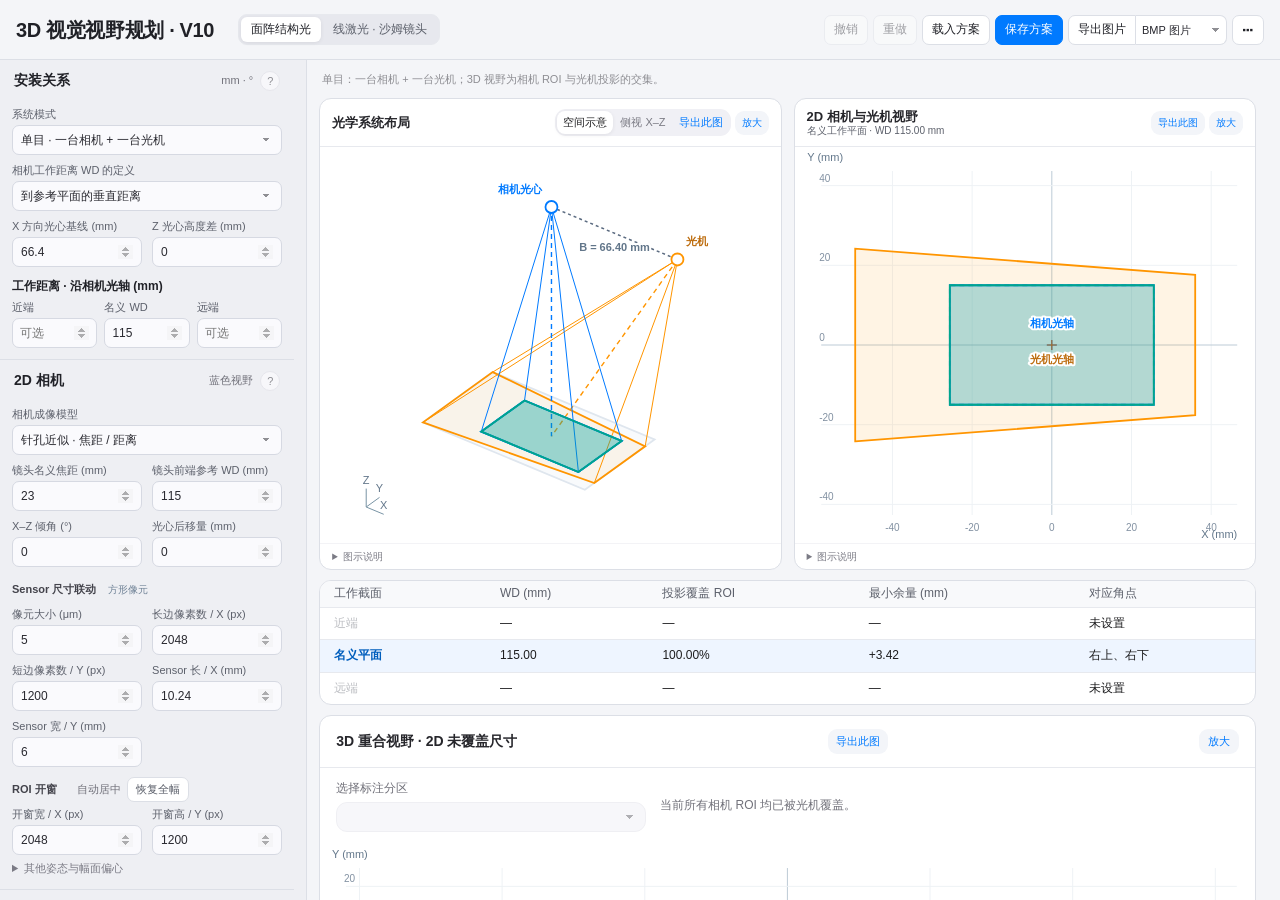
==== V10/代码包/网页源码/index.html @ 1c92f25b "Compare working planes and align V10.2 sizing and optical exports" ====
<!doctype html>
<html lang="zh-CN"><head><meta charset="utf-8"><meta name="viewport" content="width=device-width,initial-scale=1"><title>3D 视觉 · 光机与相机视野规划</title><style>
:root{font-family:Inter,"Segoe UI","Microsoft YaHei",sans-serif;color:#233149;background:#f1f4f8;font-size:14px;--c:#2475cf;--p:#e18a23;--o:#118675}*{box-sizing:border-box}body{margin:0}header{padding:24px 30px 20px;background:#142c43;color:white;display:flex;align-items:center;justify-content:space-between;gap:16px}h1{font-size:24px;font-weight:650;margin:0 0 8px}header p{margin:0;color:#b8c9d9;font-size:13px}.brand{color:#85dbc7;font-size:11px;letter-spacing:2px;margin-bottom:8px}.actions{display:flex;gap:8px;flex-wrap:wrap}button,.filelabel{cursor:pointer;border:1px solid #ced9e3;border-radius:7px;padding:8px 12px;background:white;color:#21374b;font:inherit;font-size:12px}button:hover,.filelabel:hover{background:#eaf2f8}button.primary{background:#137e70;color:white;border-color:#137e70}button:disabled{opacity:.45;cursor:default}main{display:grid;grid-template-columns:340px minmax(0,1fr);max-width:1800px;margin:auto;gap:18px;padding:20px}aside{display:flex;flex-direction:column;gap:12px}.panel{background:white;border:1px solid #dbe3ec;border-radius:10px;overflow:hidden}.phead{padding:14px 16px;border-bottom:1px solid #e9edf2;display:flex;align-items:center;justify-content:space-between;gap:8px}h2{font-size:15px;margin:0;font-weight:650}.body{padding:14px 16px}.small{font-size:12px;color:#65768b;line-height:1.65}.fields{display:grid;grid-template-columns:1fr 1fr;gap:12px}label{display:block;font-size:12px;color:#586a80}input,select{display:block;width:100%;min-width:0;margin-top:5px;border:1px solid #ccd7e1;border-radius:5px;padding:7px 9px;background:#fff;color:#1d3046;font:inherit;font-size:14px}input:focus,select:focus{outline:2px solid #79c6b8;outline-offset:1px}.wide{grid-column:1/-1}details{margin-top:12px}summary{cursor:pointer;color:#566c83;font-size:12px;padding:4px 0}details .fields{margin-top:10px}.device-title{border-left:3px solid var(--c);padding-left:8px}.projector-title{border-color:var(--p)}.content{min-width:0;display:flex;flex-direction:column;gap:16px}.plots{display:grid;grid-template-columns:1fr 1fr;gap:14px}.plot{width:100%;height:370px;display:block;touch-action:pan-y}.caption{padding:0 16px 12px;font-size:11px;line-height:1.65;color:#64768b}.legend{display:flex;gap:14px;flex-wrap:wrap;align-items:center;font-size:12px;color:#526b81}.legend span:before{content:'';display:inline-block;width:10px;height:10px;border-radius:2px;background:var(--c);margin-right:5px}.legend .proj:before{background:var(--p)}.legend .over:before{background:var(--o)}.legend .full:before{background:transparent;border:1px dashed var(--c)}.tabs{display:flex;gap:4px}.tabs button{padding:5px 8px;font-size:11px}.tabs button.active{background:#e0f3ef;border-color:#75b9ad;color:#126b5f}.plane-controls{display:grid;grid-template-columns:auto 140px minmax(0,1fr);align-items:center;gap:16px;padding:14px 16px}.plane-controls input{margin:0}.status{font-size:12px;color:#16786a;background:#eaf5f1;padding:11px 15px;border:1px solid #c7e5dc;border-radius:7px;line-height:1.7}.status.bad{color:#9b4325;background:#fff2e9;border-color:#efc6b5}.error{background:#fff0ee;border:1px solid #e6b2a7;border-radius:8px;padding:13px 16px;color:#9f3628}#error[hidden]{display:none}.table-wrap{overflow:auto}table{border-collapse:collapse;width:100%;font-size:12px;text-align:right}th,td{padding:11px 14px;border-bottom:1px solid #e9edf2;white-space:nowrap}th{font-weight:500;color:#65778c;background:#fafbfd}th:first-child,td:first-child{text-align:left}.details-grid{display:grid;grid-template-columns:1fr 1fr;gap:16px}.note{line-height:1.85;color:#586c81;font-size:12px}.note p{margin:8px 0}.note a{color:#2475cf}.bottom{padding:0 30px 24px;text-align:center;color:#789;font-size:11px}#toast{font-size:12px;color:#c7eee4}svg text{font-family:Inter,"Microsoft YaHei",sans-serif;font-size:11px;fill:#62768a}svg .tick{fill:#8291a2;font-size:10px}svg .annot{font-size:11px;font-weight:600;paint-order:stroke;stroke:white;stroke-width:4px;stroke-linejoin:round}svg .axis{stroke:#bfccd8;stroke-width:1}button:focus-visible,summary:focus-visible{outline:2px solid #167f70;outline-offset:2px}@media(min-width:1400px){.plot{height:420px}}@media(max-width:1100px){main{grid-template-columns:300px minmax(0,1fr)}.plots,.details-grid{grid-template-columns:1fr}}@media(max-width:760px){header{padding:20px;display:block}.actions{margin-top:16px}main{grid-template-columns:1fr;padding:12px}aside{order:1}.content{order:0}.plots{grid-template-columns:1fr}.plane-controls{grid-template-columns:auto 100px}.plane-controls>.small{grid-column:1/-1}.plot{height:340px}}@media print{#printParams{display:block!important;padding:14px;font-size:11px;line-height:1.8}header{background:white;color:#142c43}header p{color:#65768b}aside,.actions,.tabs{display:none}main{display:block;padding:0}.content{gap:10px}.plots{grid-template-columns:1fr 1fr}.plot{height:300px}.panel{break-inside:avoid}.bottom{display:none}}
#singleMag{margin-top:12px}[hidden]{display:none!important}#modelInfo{font-size:12px;line-height:1.7} 
.sensor-editor{padding:13px 12px;background:#f5f9fc;border:1px solid #dce7f0;border-radius:8px}.editor-heading{display:flex;align-items:center;justify-content:space-between;gap:8px;margin-bottom:11px;font-size:12px}.editor-heading>span{font-size:11px;color:#6f8296}.editor-heading button{font-size:11px;padding:5px 7px}.editor-hint{font-size:11px;color:#6b7e91;line-height:1.7;margin:9px 0 0}#sensorInfo{margin:9px 0 0;color:#26796d}#sensorInfo.sensor-warning{color:#a46322}
.roi-editor{margin-top:12px;padding:13px 12px;background:#fff;border:1px solid #dce7f0;border-radius:8px}.roi-editor .fields{margin-top:9px}.roi-editor button{font-size:11px;padding:5px 7px}.roi-editor>button{margin-top:9px} 
main{display:block;max-width:1800px}
.parameter-grid{display:grid;grid-template-columns:minmax(0,1fr);gap:14px}
.parameter-grid>.panel{min-width:0}
.install-panel>.body>.fields{grid-template-columns:repeat(3,minmax(0,1fr))}
.install-panel .fields>.wide{grid-column:auto}
.camera-panel #cameraFields>.fields{grid-template-columns:repeat(6,minmax(0,1fr))}
.camera-panel #cameraFields>.fields>label:first-child{grid-column:span 2}
.camera-panel #cameraFields>.fields>#originOffsetField{grid-column:span 2}
.camera-panel .sensor-editor .fields{grid-template-columns:repeat(5,minmax(0,1fr))}
.camera-panel .sensor-editor .fields>label:first-child{grid-column:auto}
.camera-panel .roi-editor .fields{grid-template-columns:repeat(4,minmax(0,1fr))}
.projector-panel #projectorFields>.fields{grid-template-columns:repeat(6,minmax(0,1fr))}
.projector-panel #projectorFields>.fields>.wide{grid-column:span 2}
.content{margin-top:16px}
@media(max-width:1000px){.parameter-grid{grid-template-columns:1fr}.camera-panel{grid-column:auto;grid-row:auto}.camera-panel #cameraFields>.fields{grid-template-columns:repeat(4,minmax(0,1fr))}.camera-panel .sensor-editor .fields{grid-template-columns:repeat(3,minmax(0,1fr))}.projector-panel #projectorFields>.fields{grid-template-columns:repeat(3,minmax(0,1fr))}.plots,.details-grid{grid-template-columns:1fr}}
@media(max-width:760px){.install-panel>.body>.fields{grid-template-columns:1fr}.camera-panel #cameraFields>.fields,.camera-panel .sensor-editor .fields,.camera-panel .roi-editor .fields,.projector-panel #projectorFields>.fields{grid-template-columns:1fr 1fr}.camera-panel #cameraFields>.fields>label:first-child,.camera-panel #cameraFields>.fields>#originOffsetField,.camera-panel .sensor-editor .fields>label:first-child,.projector-panel #projectorFields>.fields>.wide{grid-column:1/-1}}
@media print{.parameter-grid{display:none}.content{margin-top:0}}.parameter-grid{gap:8px}
.parameter-grid .phead{padding:8px 12px}
.parameter-grid h2{font-size:14px}
.parameter-grid .body{padding:9px 12px}
.parameter-grid .fields{gap:7px 10px}
.parameter-grid label{font-size:11px}
.parameter-grid input,.parameter-grid select{height:31px;margin-top:3px;padding:4px 7px;font-size:13px}
.parameter-grid .small{font-size:11px;line-height:1.4}
.parameter-grid details{margin-top:4px}
.parameter-grid summary{padding:2px 0;font-size:11px}
.parameter-grid .param-help p{margin:4px 0;line-height:1.4}
.parameter-grid .sensor-editor,.parameter-grid .roi-editor{padding:0;margin:0;background:transparent;border:0;border-radius:0}
.camera-panel .sensor-editor{padding-top:2px}
.camera-panel .roi-editor{border-top:1px solid #e7edf3;padding-top:8px}
.parameter-grid .editor-heading{margin-bottom:5px;font-size:11px}
.parameter-grid .editor-heading>span{font-size:10px}
.editor-actions{display:flex;gap:6px}
.parameter-grid .editor-actions button{padding:3px 7px;font-size:11px}
.parameter-grid #sensorInfo{margin:4px 0 0;font-size:11px}
.parameter-grid #roiSensorInfo{display:none}
.parameter-grid .roi-editor .fields{margin-top:0}
.parameter-grid #singleMag{margin-top:6px}
.parameter-grid #baselineInfo{margin:5px 0 0}
.parameter-grid #originOffsetField .small{font-size:10px}
@media(max-width:760px){.parameter-grid .phead{padding:9px 11px}.parameter-grid .body{padding:10px 11px}.parameter-grid .editor-heading{flex-wrap:wrap}}/* Controls use content-sized widths instead of stretching across equal columns. */
.parameter-grid .fields{display:flex;flex-wrap:wrap;align-items:flex-start;gap:7px 10px}
.parameter-grid .fields>label{flex:0 0 120px;min-width:0;max-width:100%}
.parameter-grid .fields>label:has(select){flex-basis:210px}
.parameter-grid .fields>label:has([data-path="camera.wd"]),.parameter-grid .fields>label:has([data-path="camera.magWD"]){flex-basis:145px}
.parameter-grid .fields>label:has([data-path="projector.tr"]){flex-basis:140px}
.parameter-grid #originOffsetField{flex-basis:175px}
.parameter-grid .fields>label:has([data-path="camera.yaw"]),.parameter-grid .fields>label:has([data-path="camera.roll"]),.parameter-grid .fields>label:has([data-path="projector.yaw"]),.parameter-grid .fields>label:has([data-path="projector.roll"]){flex-basis:95px}
.parameter-grid .fields>.sensor-editor,.parameter-grid .fields>.roi-editor{flex:0 0 100%;min-width:0}
.parameter-grid #singleMag:not([hidden]){display:contents}
.parameter-grid .editor-heading{justify-content:flex-start;gap:12px}
.parameter-grid .editor-actions{margin-left:8px}
@media(max-width:760px){.parameter-grid .fields>label{flex-basis:calc(50% - 5px)}.parameter-grid .fields>label:has(select),.parameter-grid #originOffsetField{flex-basis:100%}.parameter-grid .fields>label:has([data-path="camera.wd"]),.parameter-grid .fields>label:has([data-path="camera.magWD"]),.parameter-grid .fields>label:has([data-path="projector.tr"]),.parameter-grid .fields>label:has([data-path="camera.yaw"]),.parameter-grid .fields>label:has([data-path="camera.roll"]),.parameter-grid .fields>label:has([data-path="projector.yaw"]),.parameter-grid .fields>label:has([data-path="projector.roll"]){flex-basis:calc(50% - 5px)}}.parameter-grid .fields>.sensor-roi-row{flex:0 0 100%;display:flex;flex-wrap:wrap;align-items:flex-start;gap:8px 24px;min-width:0}
.sensor-roi-row>.sensor-editor{flex:0 1 640px;min-width:0}
.sensor-roi-row>.roi-editor{flex:0 1 510px;min-width:0}
.camera-panel .sensor-roi-row>.roi-editor{border:0;padding-top:2px}
.sensor-roi-row .editor-heading{min-height:25px}
@media(max-width:760px){.sensor-roi-row>.sensor-editor,.sensor-roi-row>.roi-editor{flex-basis:100%}}/* Independent parameter and results panes. */
body{height:100dvh;display:flex;flex-direction:column;overflow:hidden}
header{flex:none;padding:16px 20px}
main{flex:1;min-height:0;width:100%;max-width:none;margin:0;display:grid;grid-template-columns:370px minmax(0,1fr);gap:14px;padding:14px;overflow:hidden}
.parameter-grid{display:flex;flex-direction:column;gap:8px;height:100%;min-height:0;overflow-y:auto;overscroll-behavior:contain;scrollbar-gutter:stable;padding-right:4px}
.parameter-grid>.panel{flex:none}
.content{height:100%;min-height:0;margin-top:0;overflow-y:auto;overscroll-behavior:contain;scrollbar-gutter:stable;padding-right:4px}
.content>*{flex-shrink:0}
.parameter-grid .fields>label:has(input[data-path]){flex-basis:calc(50% - 5px)}
.parameter-grid .fields>label:has(select){flex-basis:100%}
.parameter-grid #originOffsetField{flex-basis:100%}
.sensor-roi-row>.sensor-editor,.sensor-roi-row>.roi-editor{flex-basis:100%}
.parameter-grid .editor-actions{align-items:center}
.bottom{display:none}
@media(max-width:1100px){main{grid-template-columns:330px minmax(0,1fr)}}
@media(max-width:760px){body{height:auto;display:block;overflow:auto}header{padding:16px}main{display:flex;flex-direction:column;overflow:visible;padding:12px}.parameter-grid{height:auto;max-height:none;overflow:visible;overscroll-behavior:auto;scrollbar-gutter:auto;padding-right:0;order:1}.content{height:auto;overflow:visible;padding-right:0;order:0}}
@media print{body{display:block;height:auto;overflow:visible}main{display:block;overflow:visible}.parameter-grid{display:none}.content{height:auto;overflow:visible}}.output-summary{padding:10px 16px 12px}
.output-summary .rect-size{font-size:22px;font-weight:650;color:#253a50}
.measure-grid{display:grid;grid-template-columns:repeat(2,minmax(0,1fr));gap:8px 14px}
.measure-cell{min-width:0}
.measure-cell span{display:block;font-size:11px;color:#62768a}
.measure-cell strong{font-size:18px;letter-spacing:0;margin:3px 0 0;font-weight:650}
.measure-cell small{font-size:11px;font-weight:400}
.frame-note{font-size:11px;line-height:1.65;color:#62768a;margin-top:7px}
.output-summary .measure-grid{grid-template-columns:repeat(4,minmax(0,1fr))}
.plot-export{font-size:11px;padding:5px 8px}
@media(max-width:760px){.output-summary .measure-grid{grid-template-columns:repeat(2,minmax(0,1fr))}}.parameter-grid input[readonly]{background:#f1f5f9;color:#62768a}.combined-summaries{display:grid;grid-template-columns:1fr;gap:4px}
.combined-summaries h3{font-size:12px;font-weight:600;margin:0;padding:8px 16px 0}
.camera-summary-title{color:#2475cf}.projector-summary-title{color:#bd6c0d}
.overlap-panel{grid-column:1/-1}
.cutout-table{margin-top:12px;border:1px solid #e6e1da;border-radius:6px;overflow:auto}
.cutout-table th,.cutout-table td{padding:9px 12px}
.cutout-title{font-size:12px;margin:14px 0 5px;color:#985743;font-weight:600}
@media(min-width:1700px){.combined-summaries{grid-template-columns:1fr 1fr}.combined-summaries .measure-grid{grid-template-columns:repeat(2,minmax(0,1fr))}}
@media(max-width:760px){.cutout-table th,.cutout-table td{padding:8px}}.layout-panel{display:flex;flex-direction:column}
.layout-panel>.phead,.layout-panel>.caption{flex:none}
/* Keep viewBox aspect ratio from feeding back into the stretched grid row height. */
.layout-panel>#layout{flex:1;min-height:370px;height:0;contain:size;min-width:0}
@media(min-width:1400px){.layout-panel>#layout{min-height:420px}}
@media(max-width:1100px){.layout-panel>#layout{flex:none;height:370px;min-height:0}}
@media(max-width:760px){.layout-panel>#layout{height:340px}}
@media print{.layout-panel>#layout{flex:none;min-height:0;height:300px}}.combined-panel{display:flex;flex-direction:column}
.combined-panel>.phead,.combined-panel>.plot,.combined-panel>.combined-summaries{flex:none}
.combined-panel>.caption{margin-top:auto;flex:none}.region-measures{white-space:normal;min-width:190px;max-width:440px;line-height:1.7}.region-controls{display:flex;align-items:center;gap:14px;padding:12px 16px;flex-wrap:wrap}
.region-controls label{flex:0 1 310px;max-width:100%;min-width:0}
.region-controls select{font-size:12px}
.region-controls .small{flex:1 1 220px}
.cutout-table tr.selected-region{background:#fff5e8}
.cutout-table [data-select-region]{background:transparent;border:0;padding:3px 0;font-size:12px;text-align:left;color:#254c6a}
.region-edge-labels .annot{font-size:12px}.overlap-measures{grid-template-columns:repeat(3,minmax(0,1fr));margin:8px 0}
.output-summary .overlap-measures{grid-template-columns:repeat(3,minmax(0,1fr))}
[hidden]{display:none!important}.right-title{border-color:#af52de}.right-summary-title{color:#af52de}.legend .right-eye:before{background:#af52de}.parameter-grid #singleMag2:not([hidden]){display:contents}.parameter-grid #originOffsetField2{flex-basis:100%}.stereo-mode .combined-summaries .measure-grid{grid-template-columns:repeat(2,minmax(0,1fr))}@media(min-width:1700px){.stereo-mode .combined-summaries{grid-template-columns:repeat(3,minmax(0,1fr))}}@media(max-width:760px){.plane-controls{grid-template-columns:auto 110px}.stereo-mode .combined-summaries{grid-template-columns:1fr}}
@media(min-width:1101px) and (max-width:1699px){.stereo-mode .combined-summaries{grid-template-columns:repeat(2,minmax(0,1fr))}.stereo-mode .combined-summaries>div:last-child{grid-column:1/-1}}.pixel-controls{display:flex;align-items:center;gap:10px;flex-wrap:wrap}.pixel-controls select{width:200px;margin:0;font-size:12px;padding:5px 7px}.pixel-cards{display:grid;grid-template-columns:repeat(auto-fit,minmax(250px,1fr));gap:10px}.pixel-card{min-width:0;padding:8px 10px;background:#f8fbfd;border-radius:6px;border-left:3px solid var(--c)}.pixel-card.camera2{border-color:#af52de}.pixel-card.projector{border-color:var(--p)}.pixel-heading{display:flex;justify-content:space-between;gap:8px;font-size:12px;margin-bottom:7px}.pixel-heading span{font-size:11px;color:#64768b}.pixel-values{font-size:14px;font-weight:600;color:#253a50}.pixel-values span{margin-right:14px}.pixel-card table{font-size:11px}.pixel-card th,.pixel-card td{padding:5px 4px}.pixel-card th{background:transparent}.pixel-card td:first-child{white-space:normal}.pixel-card small{font-weight:400;font-size:10px;color:#64768b}.pixel-note{margin:9px 0 0;font-size:11px;color:#62768a;line-height:1.6}@media(max-width:760px){.pixel-cards{grid-template-columns:1fr}.pixel-panel .phead{align-items:flex-start;flex-wrap:wrap}.pixel-controls select{width:190px}}/* V10: lightweight iOS-inspired surfaces, with the original layout and SVG renderer. */
:root{font-family:-apple-system,BlinkMacSystemFont,"Segoe UI","Microsoft YaHei",sans-serif;color:#1d1d1f;background:#f5f5f7;--c:#007aff;--p:#ff9500;--o:#00a68a;-webkit-font-smoothing:antialiased;font-variant-numeric:tabular-nums}
body{background:radial-gradient(ellipse at 12% 0,#eaf2ff70,transparent 55%),#f5f5f7}
header{background:#ffffffd9;color:#1d1d1f;border-bottom:1px solid #e5e5ea;backdrop-filter:blur(18px);-webkit-backdrop-filter:blur(18px);padding:17px 22px;gap:20px}
h1{font-size:25px;letter-spacing:-.8px;font-weight:680;margin-bottom:5px}header p{color:#73737c;font-size:12px}.brand{color:#007aff;font-weight:650;font-size:10px;letter-spacing:2px;margin-bottom:7px}#toast{color:#6e6e73;margin-top:4px;font-size:11px}.actions{gap:7px}
button,.filelabel{border:1px solid transparent;border-radius:999px;background:#f0f1f5;color:#3a3a3c;padding:8px 13px;transition:background .15s,box-shadow .15s,transform .12s;font-size:12px}button:hover,.filelabel:hover{background:#e8ebf1;box-shadow:0 2px 6px #1d1d1f08}button:active,.filelabel:active{transform:scale(.98)}#save,button.primary{background:#007aff;color:#fff}#save:hover,button.primary:hover{background:#0068df}button:disabled{opacity:.4;transform:none;box-shadow:none}
main{gap:15px;padding:15px}.parameter-grid{gap:10px}.content{gap:14px}.panel{border:1px solid #e5e5ea;border-radius:21px;background:#fff;box-shadow:0 3px 14px #1d1d1f04}.parameter-grid .panel{border-radius:19px;box-shadow:0 2px 8px #1d1d1f03}.phead{border-bottom:1px solid #f0f0f4;padding:13px 16px}.parameter-grid .phead{padding:10px 13px}h2{font-size:14px;font-weight:650;color:#26262b}.parameter-grid h2{font-size:13px}.parameter-grid .body{padding:10px 13px 12px}.device-title{border-radius:2px}.small,label,.caption,.frame-note,.note{color:#71717a}
input,select{border:1px solid #e9e9ef;border-radius:11px;background:#f5f5f9;color:#292930;box-shadow:none;transition:border-color .15s,box-shadow .15s,background .15s}input:focus,select:focus{outline:0;background:#fff;border-color:#007aff;box-shadow:0 0 0 3px #007aff16}.parameter-grid input,.parameter-grid select{height:32px;padding:5px 8px;font-size:12px}.parameter-grid select{padding-right:24px}select{appearance:none;background-image:linear-gradient(45deg,transparent 50%,#8e8e93 50%),linear-gradient(135deg,#8e8e93 50%,transparent 50%);background-position:calc(100% - 15px) 50%,calc(100% - 11px) 50%;background-size:4px 4px;background-repeat:no-repeat;padding-right:26px}.parameter-grid input[readonly]{background:#ededf3;color:#8e8e93}input::-webkit-inner-spin-button{opacity:.45}details{border-radius:10px}summary{color:#7b7b85}.parameter-grid .editor-actions button{border-radius:9px;padding:4px 8px;background:#edf4ff;color:#007aff}.parameter-grid .editor-heading{color:#43434b}.measure-cell span,.frame-note{color:#7b7b86}.measure-cell strong{color:#292930}.plane-controls{padding:13px 16px}.plane-controls input{border-radius:11px}.status{border-radius:15px;background:#eaf8f3;border:1px solid #d6eee4;color:#298368;font-size:11px}.status.bad{background:#fff4e8;border-color:#f5dfc4;color:#ad6226}.error{border-radius:15px}.legend{gap:13px;font-size:11px;color:#7b7b85;padding:0 3px}.legend span:before{border-radius:3px}
.tabs{background:#f0f0f5;border-radius:11px;padding:3px;gap:2px}.tabs button{border:0;border-radius:8px;background:transparent;padding:5px 8px;font-size:11px;color:#7b7b84}.tabs button.active{background:#fff;color:#1d1d1f;box-shadow:0 1px 4px #00000012}.plot-export{background:#f3f5f9;color:#007aff;border-radius:9px;border:0;font-size:11px}.tabs .plot-export{color:#007aff}.output-summary{padding:10px 16px 13px}.output-summary .rect-size{letter-spacing:-.5px}.region-controls select{border-radius:11px}.cutout-table{border-radius:13px;border-color:#ededf2}.cutout-table th{background:#f8f8fb}.cutout-table td,.cutout-table th{border-color:#f0f0f4}tr.selected-region{background:#fff8ed}.pixel-controls select{border-radius:10px;padding:6px 26px 6px 10px;width:195px}.pixel-card{border-radius:14px;background:#f7faff;border:1px solid #e9eff8;padding:9px 11px}.pixel-card.camera2{background:#fbf8ff;border-color:#eee8f7}.pixel-card.projector{background:#fffaf3;border-color:#f7eddc}.pixel-card table th{color:#8e8e98}.pixel-card table td{color:#454550;border-color:#eceef4}.pixel-note{color:#8a8a94}.pixel-heading strong{font-weight:650}.pixel-heading span{color:#92929d}.pixel-values{color:#292930}.parameter-grid::-webkit-scrollbar,.content::-webkit-scrollbar{width:8px}.parameter-grid::-webkit-scrollbar-thumb,.content::-webkit-scrollbar-thumb{background:#c9cbd3;border:2px solid #f5f5f7;border-radius:8px}.parameter-grid::-webkit-scrollbar-track,.content::-webkit-scrollbar-track{background:transparent}button:focus-visible,.filelabel:focus-within,summary:focus-visible{outline:2px solid #007aff;outline-offset:3px}
@media(max-width:1100px){h1{font-size:23px}.actions button,.actions .filelabel{padding:7px 11px}header{gap:14px}}@media(max-width:760px){header{padding:17px 16px}h1{font-size:23px}main{padding:12px}.panel{border-radius:18px}.actions{gap:6px}.actions button,.actions .filelabel{font-size:11px;padding:8px 11px}.pixel-controls{gap:8px}.pixel-controls select{width:190px}}
@media(prefers-reduced-motion:reduce){button,.filelabel,input,select{transition:none}button:active,.filelabel:active{transform:none}}@media print{header{background:#fff;color:#1d1d1f;backdrop-filter:none}.panel{box-shadow:none;border-radius:12px}body{background:#fff}.pixel-card{break-inside:avoid}}
.parameter-grid #originOffsetField,.parameter-grid #originOffsetField2{flex-basis:calc(50% - 5px)}.parameter-grid #originOffsetField .small,.parameter-grid #originOffsetField2 .small{font-size:10px}.actions #imageFormat{width:110px;height:32px;margin:0;border:0;border-radius:999px;padding:6px 24px 6px 12px;background-color:#f0f1f5;font-size:12px}/* V10 tools retain the existing rendering and iOS surfaces. */
.v10-history{display:flex;gap:5px;align-items:center}.v10-history button{padding:7px 10px}.plot-zoom{padding:5px 9px;font-size:11px;color:#007aff;background:#f3f5f9;border:0;border-radius:9px;flex:none}.plots .phead{flex-wrap:wrap}.plots .phead h2{flex:1}.plot-zoom[hidden]{display:none}
#plotDialog{width:calc(100vw - 32px);height:calc(100dvh - 32px);max-width:none;max-height:none;margin:auto;padding:0;border:1px solid #e5e5ea;border-radius:20px;background:#f5f5f7;color:#292930;overflow:hidden}#plotDialog[open]{display:flex;flex-direction:column}#plotDialog::backdrop{background:#1c243d66;backdrop-filter:blur(4px)}.plot-dialog-head{display:flex;align-items:center;justify-content:space-between;gap:12px;padding:12px 18px;flex:none}#plotDialogBody{overflow:auto;flex:1;min-height:0;padding:0 12px 12px}#plotDialogBody>.panel{min-height:100%;width:100%}.expanded-plot .plot{height:clamp(320px,62dvh,1000px);flex:none;min-height:0}.expanded-plot.layout-panel>#layout{flex:1;min-height:clamp(320px,65dvh,1200px);height:0}.expanded-plot .combined-summaries{grid-template-columns:repeat(auto-fit,minmax(260px,1fr))}.expanded-plot .combined-summaries>div:last-child{grid-column:auto}.expanded-plot .phead{flex-wrap:wrap;justify-content:flex-end}.expanded-plot>.phead>h2{display:none}@media(max-width:1100px){.v10-history{flex-wrap:wrap}#plotDialog .output-summary .measure-grid{grid-template-columns:repeat(2,minmax(0,1fr))}}@media print{.v10-history,.plot-zoom{display:none}#plotDialog[open]{position:static;width:100%;height:auto;border:0}.plot-dialog-head{display:none}}.clearance-block{margin-top:10px;padding:10px 11px;background:#f4faf7;border:1px solid #e0eee6;border-radius:12px}.clearance-heading{display:flex;flex-wrap:wrap;justify-content:space-between;gap:6px;font-size:11px;color:#298368}.clearance-heading small{font-size:10px;font-weight:400}.clearance-heading>span{font-weight:650}.clearance-grid{display:grid;grid-template-columns:repeat(2,minmax(0,1fr));gap:7px 14px;margin-top:8px}.clearance-grid>div{display:flex;flex-wrap:wrap;justify-content:space-between;gap:4px;align-items:baseline}.clearance-grid span{font-size:11px;color:#71717a}.clearance-grid strong{font-size:15px;font-weight:650;color:#292930}.clearance-note{font-size:10px;color:#81818b;line-height:1.6;margin-top:7px}.clearance-compact{margin-top:8px;font-size:11px;color:#298368;line-height:1.6}.clearance-compact.overflow{color:#a26832}
/* Margin values share the white summary surface; hidden values retain their space. */
.combined-panel>.combined-summaries,.stereo-mode .combined-panel>.combined-summaries{grid-template-columns:repeat(auto-fit,minmax(min(100%,440px),1fr))}.combined-panel>.combined-summaries>div:last-child,.stereo-mode .combined-panel>.combined-summaries>div:last-child{grid-column:auto}.camera-summary-row{display:grid;grid-template-columns:minmax(0,1fr) 176px;gap:24px;align-items:start}.camera-main-info{min-width:0}.camera-main-info .measure-grid{grid-template-columns:repeat(2,minmax(0,1fr))}.clearance-slot{min-width:0;min-height:126px}.clearance-slot .clearance-block{margin:0;padding:0;background:transparent;border:0;border-radius:0}.clearance-slot .clearance-heading{display:flex;align-items:baseline;justify-content:flex-start;gap:6px;font-size:11px;font-weight:500;line-height:16px;color:#71717a}.clearance-slot .clearance-heading small{font-size:10px;font-weight:400;color:#8e8e93}.clearance-slot .clearance-grid{gap:9px 20px;margin-top:10px}.clearance-slot .clearance-grid>div{display:block;min-width:0}.clearance-slot .clearance-grid span{display:block;font-size:11px;line-height:15px;color:#8e8e93}.clearance-slot .clearance-grid strong{display:block;margin-top:2px;font-size:16px;line-height:20px;letter-spacing:-.2px;font-weight:600;color:#3a3a3c;font-variant-numeric:tabular-nums}.clearance-min{display:flex;align-items:baseline;gap:12px;margin-top:12px;font-size:11px;line-height:16px}.clearance-min span{color:#8e8e93}.clearance-min strong{font-size:12px;font-weight:600;color:#298368;font-variant-numeric:tabular-nums}.clearance-slot .clearance-compact{margin:0;padding:0;border:0;background:transparent;color:#a26832;font-size:12px;line-height:1.7}.clearance-slot .clearance-compact span{display:block;margin-top:5px;font-size:11px;color:#8e8e93}

/* Two complete columns share the same header, body and bottom boundaries. */
.camera-summary-row{padding:8px 16px 13px;align-items:stretch}.camera-column{display:grid;grid-template-rows:16px minmax(112px,1fr);row-gap:10px;min-width:0}.camera-summary-row .camera-column>h3{padding:0;margin:0;font-size:12px;font-weight:600;line-height:16px;min-height:16px}.camera-summary-row .clearance-title{color:#71717a}.clearance-title small{font-size:10px;font-weight:400;color:#8e8e93}.camera-summary-row .camera-column>.output-summary{padding:0}.camera-main-info{display:flex;flex-direction:column;min-height:112px}.camera-main-info>.rect-size{line-height:28px}.camera-main-info>.frame-note:last-child{margin-top:auto;padding-top:8px}.clearance-slot{min-height:112px}.clearance-slot .clearance-block{height:100%;display:flex;flex-direction:column}.clearance-slot .clearance-grid{margin-top:0;flex:none}.clearance-min{margin-top:auto;padding-top:8px;line-height:18.15px;flex:none}.clearance-min strong{font-size:11px;line-height:18.15px}.clearance-min span{line-height:18.15px}
.clearance-slot .clearance-outside>span,.clearance-slot .clearance-outside>strong{color:#b66a27}.clearance-slot .clearance-grid>div>span{white-space:nowrap}.product-selector{display:flex;width:max-content;max-width:100%;gap:3px;padding:3px;margin-top:12px;background:#eeeef3;border-radius:12px}.product-selector button{font-size:12px;padding:6px 12px;border:0;border-radius:9px;background:transparent;color:#7b7b85}.product-selector button:focus{outline:none}.product-selector[data-keyboard-focus="true"] button:focus-visible{outline:2px solid #007aff;outline-offset:-3px}.product-selector button[aria-pressed="true"]{background:#fff;color:#1d1d1f;box-shadow:0 1px 4px #00000012}.line-mode header .structured-actions{display:none!important}.line-actions{gap:6px;align-items:center}.line-actions select{width:110px;height:32px;margin:0;border:0;border-radius:999px;background-color:#f0f1f5;font-size:12px}.line-parameters .fields>label{flex:0 0 calc(50% - 5px)}.line-parameters .phead h2{font-size:13px}.line-parameters .phead .small{font-size:10px}.line-link-note{margin:8px 0 0;line-height:1.6!important}.laser-plots{display:grid;grid-template-columns:minmax(0,1fr) minmax(0,1fr);gap:14px}.laser-panel{display:grid;grid-template-rows:auto 420px minmax(164px,1fr);min-width:0}.laser-panel .phead{min-height:50px;flex-wrap:wrap;padding:11px 14px}.laser-panel h2{font-size:14px}.line-plot-actions{display:flex;gap:5px}.line-plot-actions button{border:0;background:#f3f5f9;color:#007aff;border-radius:9px;font-size:11px;padding:5px 8px}.line-plot{display:block;width:100%;height:420px;contain:size;min-width:0;touch-action:pan-y}.laser-info{padding:11px 16px 13px;min-width:0;display:flex;flex-direction:column;justify-content:space-between;gap:9px}.line-dimension-grid{display:grid;grid-template-columns:repeat(3,minmax(0,1fr));gap:15px 10px}.line-install-grid{display:grid;grid-template-columns:repeat(2,minmax(0,1fr));gap:15px 14px}.laser-info span{display:block;font-size:11px;color:#8e8e93}.laser-info strong{display:block;font-size:19px;line-height:1.4;font-weight:650;color:#292930;font-variant-numeric:tabular-nums}.laser-info strong small{font-size:10px;font-weight:400}.laser-info p{margin:0;font-size:10px;line-height:1.7}.line-sum-note{display:flex;align-items:center;font-size:10px;line-height:1.6;color:#8e8e93}.line-model-note{font-size:11px;margin:0 3px;line-height:1.75}.line-dialog{width:calc(100vw - 32px);height:calc(100dvh - 32px);max-width:none;max-height:none;margin:auto;padding:0;border:1px solid #e5e5ea;border-radius:20px;background:#f5f5f7;color:#292930;overflow:hidden}.line-dialog[open]{display:flex;flex-direction:column}.line-dialog::backdrop{background:#1c243d66;backdrop-filter:blur(4px)}#lineDialogBody{overflow:auto;flex:1;min-height:0;padding:0 12px 12px}.line-expanded{width:100%;min-height:100%;grid-template-rows:auto minmax(420px,1fr) auto}.line-expanded .line-plot{height:100%;min-height:420px}.line-expanded .phead h2{display:none}.line-expanded .phead{justify-content:flex-end}.line-expanded .laser-info{min-height:145px}@media(max-width:1100px){.laser-plots{grid-template-columns:1fr}.laser-panel{grid-template-rows:auto 380px auto}.line-plot{height:380px}.laser-info{min-height:160px}}@media(max-width:760px){.product-selector{flex-wrap:wrap}.line-dimension-grid{grid-template-columns:repeat(2,minmax(0,1fr))}.laser-panel{grid-template-rows:auto 360px auto}.line-plot{height:360px}.line-dialog .line-plot{min-height:360px}.line-parameters{max-height:none}}@media print{.product-selector,.line-actions,.line-plot-actions{display:none!important}.line-mode #structuredMain{display:none}.line-mode #lineMain{display:block}.line-mode .line-parameters{display:none}.line-mode .line-content{display:block}.laser-plots{grid-template-columns:1fr 1fr}.laser-panel{break-inside:avoid;grid-template-rows:auto 320px auto}.line-plot{height:320px}}.line-parameters .fields>label.wide{flex-basis:100%}.line-parameters select{width:100%}.line-sampling-panel .phead{padding:11px 16px}.line-sampling-panel h2{font-size:14px}.line-sampling{display:grid;grid-template-columns:repeat(3,minmax(0,1fr));gap:18px;padding:12px 16px 10px}.line-sample{min-width:0}.line-sample h3{font-size:12px;font-weight:600;color:#292930;margin:0 0 8px}.line-sample>div{display:flex;align-items:baseline;gap:10px;flex-wrap:wrap;line-height:1.75}.line-sample span{font-size:11px;color:#8e8e93}.line-sample strong{font-size:14px;font-weight:600;color:#3a3a3c;font-variant-numeric:tabular-nums}.line-sampling-panel .caption{font-size:10px}@media(max-width:900px){.line-sampling{gap:10px}.line-sample>div{gap:6px}.line-sample strong{font-size:13px}}@media(max-width:760px){.line-sampling{grid-template-columns:1fr;gap:14px}.line-sample>div{display:inline-flex;margin-right:18px}}</style><link rel="stylesheet" href="workbench-theme.css"></head><body>
<header><div><div class="brand">OPTICAL WORKBENCH / 10</div><h1>3D 视觉视野规划 · v10</h1><p>光机投影 × 相机拍摄 → 工作平面上的共同视野</p></div><div><div class="actions"><button id="reset">恢复示例</button><button id="save">保存方案</button><label class="filelabel">载入方案<input id="load" type="file" accept=".json" hidden style="display:none"></label><button id="csv">导出结果 CSV</button><select id="imageFormat" aria-label="导出图片格式" title="单幅和整套图均使用此格式"><option value="bmp">BMP 图片</option><option value="svg">SVG 矢量图</option></select><button id="svgExport">导出图片</button><button id="print">打印 / PDF</button></div><div id="toast" aria-live="polite"></div></div></header>
<main id="structuredMain"><div class="parameter-grid">
<section class="panel install-panel"><div class="phead"><h2>安装关系</h2><span class="small">mm · °</span></div><div class="body"><div class="fields">
<label class="wide">系统模式<select id="sceneMode"><option value="mono">单目 · 一台相机 + 一台光机</option><option value="stereo">双目 · 左相机 + 中置光机 + 右相机</option></select></label><label class="wide">相机工作距离 WD 的定义<select data-path="wdMode"><option value="normal">到参考平面的垂直距离</option><option value="axis">沿光轴到参考平面的距离</option></select></label>

<label id="monoBaselineField">X 方向光心基线 (mm)<input data-path="baseline" type="number" step="0.1"></label><label id="monoZField">Z 光心高度差 (mm)<input data-path="mountZ" type="number" step="0.1"></label>
<label class="stereo-only" hidden>左相机距光机 X 间距 (mm)<input data-path="stereoMount.leftGap" type="number" min="0" step="0.1"></label><label class="stereo-only" hidden>右相机距光机 X 间距 (mm)<input data-path="stereoMount.rightGap" type="number" min="0" step="0.1"></label><label class="stereo-only" hidden>左相机相对光机 Z (mm)<input data-path="stereoMount.leftZ" type="number" step="0.1"></label><label class="stereo-only" hidden>右相机相对光机 Z (mm)<input data-path="stereoMount.rightZ" type="number" step="0.1"></label>
<fieldset class="depth-distance-fields">
<legend>工作距离 · 沿相机光轴 (mm)</legend>
<div class="depth-distance-grid">
<label>近端<input id="nearWD" type="number" min="0.000001" step="any" placeholder="可选" aria-describedby="depthError"></label>
<label id="workingDistanceField">名义 WD<input id="otherWD" type="number" min="0.000001" step="any" aria-describedby="depthError"></label>
<label>远端<input id="farWD" type="number" min="0.000001" step="any" placeholder="可选" aria-describedby="depthError"></label>
</div>
<p class="depth-input-error" id="depthError" role="status" hidden></p>
</fieldset>
</div><details class="param-help"><summary>距离与角度说明</summary><p class="small" id="baselineInfo"></p><p class="small">X 基线为光机相对相机的水平距离；Z 高度差默认 0，正值表示光机高于相机。Y 固定为 0。光机工作距离由相机距离与 Z 高度差联动计算。相机 WD 从镜头前端计量；光机 WD 从等效投影光心计量。参考平面 Z=0。双目时光机 X=0，左相机在负 X、右相机在正 X；两侧 Z 正值表示相机高于光机。两种模式独立记忆参数。正倾角朝 +X，负倾角朝 −X。名义工作平面为 Z=0，其 WD 与相机参考 WD 联动。近端、名义和远端 WD 均从镜头前端沿光轴计量，双目时以左相机为准。近端与远端可选，光机距离随所选平面联动。</p><p class="small" id="distanceHint"></p><div class="caption" id="workingInfo"></div></details></div></section>
<section class="panel camera-panel"><div class="phead"><h2 class="device-title" id="cameraTitle">2D 相机</h2><span class="small">蓝色视野</span></div><div class="body" id="cameraFields"></div></section>
<section class="panel camera-panel stereo-only" id="rightCameraPanel" hidden><div class="phead"><h2 class="device-title right-title">右相机</h2><button id="copyLeftCamera" type="button">复制左相机 · 倾角镜像</button></div><div class="body" id="cameraFields2"></div><div class="caption">右相机参考距离按左相机参考距离、两侧高度差和右侧倾角联动。</div></section><section class="panel projector-panel"><div class="phead"><h2 class="device-title projector-title">光机 / 投影器</h2><span class="small">橙色视野</span></div><div class="body" id="projectorFields"></div></section>

</div><div class="content">
<div id="error" class="error" role="alert" hidden></div>
<div id="modelInfo" class="status"></div>
<section class="panel pixel-panel"><div class="phead"><h2>物方像素间距</h2><div class="pixel-controls"><label for="pixelMode">计算方式</label><select id="pixelMode" data-path="pixelMode"><option value="normal">正视矩形（默认）</option><option value="tilted">考虑倾斜影响</option></select><span class="small">mm / 像素</span></div></div><div class="body"><div id="pixelOutput" class="pixel-cards" aria-live="polite"></div><p id="pixelNote" class="pixel-note"></p></div></section>
<section class="panel dof-panel" aria-labelledby="cameraDofTitle"><div class="phead"><h2 id="cameraDofTitle">相机景深 · 三式对比</h2><span class="small">物方轴向 · mm</span></div><div class="body"><div id="cameraDofGroups"></div><p class="small dof-note">本区参数手动填写，仅供景深与衍射计算。物距沿光轴从物方主面量起。超焦距列保留原脚本的近似与远端判定，仅用于对照。有限共轭列按理想薄透镜估算。</p></div></section>
<div class="legend"><span class="full">相机完整 Sensor</span><span id="cameraLegend">相机 ROI</span><span class="right-eye stereo-only" hidden>右相机 ROI / 虚线全幅</span><span class="proj">光机投影</span><span class="over">共同视野</span></div>
<div class="plots">
<section class="panel output-panel layout-panel"><div class="phead"><h2>光学系统布局</h2><div class="tabs"><button id="view3d" class="active">空间示意</button><button id="viewSide">侧视 X–Z</button><button class="plot-export" data-export-plot="layout" data-title="光学系统布局">导出此图</button></div></div><svg id="layout" class="plot" role="img" aria-label="光机与相机布局示意图"></svg><div class="caption" id="layoutCaption"></div></section>
<section class="panel output-panel combined-panel"><div class="phead">
<div class="overview-plot-title"><h2>2D 相机与光机视野</h2><span class="depth-current" id="activeDepthLabel" aria-live="polite">名义工作平面 · WD 115.00 mm</span></div>
<button class="plot-export" data-export-plot="combinedFootprint" data-title="相机与光机叠加视野">导出此图</button></div><svg id="combinedFootprint" class="plot" role="img" aria-label="同一工作平面上的相机、光机及重合视野"></svg><div class="combined-summaries"><div><div class="camera-summary-row"><div class="camera-column camera-main-column"><h3 class="camera-summary-title" id="cameraOutputTitle">2D 相机视野</h3><div id="cameraOutput" class="output-summary camera-main-info"></div></div><div class="camera-column clearance-column" id="clearanceColumn" aria-hidden="true" style="visibility:hidden"><h3 class="clearance-title">投影余量 <small>mm</small></h3><div id="cameraClearance" class="clearance-slot"></div></div></div></div><div class="stereo-only" hidden><div class="camera-summary-row"><div class="camera-column camera-main-column"><h3 class="right-summary-title">右相机视野</h3><div id="cameraOutput2" class="output-summary camera-main-info"></div></div><div class="camera-column clearance-column" id="clearanceColumn2" aria-hidden="true" style="visibility:hidden"><h3 class="clearance-title">投影余量 <small>mm</small></h3><div id="cameraClearance2" class="clearance-slot"></div></div></div></div><div><h3 class="projector-summary-title">光机视野</h3><div id="projectorOutput" class="output-summary"></div></div></div><div class="caption">蓝色为单目/左相机，紫色为右相机，虚线为对应完整 Sensor，橙色为光机投影，绿色为 3D 共同视野。各范围使用同一坐标和比例。T/C 为相机未被光机覆盖的区域；分区尺寸见下方。</div></section>
<section class="panel output-panel overlap-panel"><div class="phead"><h2>3D 重合视野 · 2D 未覆盖尺寸</h2><button class="plot-export" data-export-plot="footprint" data-title="3D重合视野与缺边尺寸">导出此图</button></div><div class="region-controls"><label>选择标注分区<select id="regionChoice" aria-label="选择标注边长的2D未覆盖分区"></select></label><span id="regionChoiceInfo" class="small"></span></div><svg id="footprint" class="plot" role="img" aria-label="重合视野与相机实际未覆盖分区"></svg><div id="overlapOutput" class="output-summary"></div><div class="caption">蓝色虚线为相机 ROI；T/C 标记实际未被光机覆盖的分区，绿色为 3D 重合视野。仅为相机未被光机覆盖的部分标注详细尺寸；双目模式按左右相机分别编号。选择分区后，A、B、C…对应下方各边实长。</div></section></div>
<section id="depthComparison" class="panel depth-comparison" aria-label="工作截面对照">
<table id="depthTabs" aria-label="工作截面对照，选择截面查看视野">
<thead><tr><th scope="col">工作截面</th><th scope="col">WD (mm)</th><th scope="col" id="depthCoverageHeading">投影覆盖 ROI</th><th scope="col">最小余量 (mm)</th><th scope="col">对应角点</th></tr></thead>
<tbody>
<tr><th scope="row"><button type="button" data-depth="near" aria-controls="combinedFootprint footprint layout" aria-pressed="false" disabled>近端</button></th><td data-wd></td><td data-coverage></td><td data-margin></td><td data-corners></td></tr>
<tr><th scope="row"><button type="button" data-depth="middle" aria-controls="combinedFootprint footprint layout" aria-pressed="false" disabled>名义平面</button></th><td data-wd></td><td data-coverage></td><td data-margin></td><td data-corners></td></tr>
<tr><th scope="row"><button type="button" data-depth="far" aria-controls="combinedFootprint footprint layout" aria-pressed="false" disabled>远端</button></th><td data-wd></td><td data-coverage></td><td data-margin></td><td data-corners></td></tr>
</tbody></table></section>
<div id="status" class="status"></div>

<div id="printParams" class="panel" style="display:none"></div><section class="panel"><div class="phead"><h2>模型与使用说明</h2><span class="small">一阶几何估算</span></div><div class="body note"><p><b>针孔近似与薄透镜：</b>光心后移量沿光轴计量，正值表示位于镜头前端后方。针孔模式用该位置作投影中心；理想薄透镜模式将它近似为物方主面。实际复合镜头需标定。</p><p><b>已知参考倍率：</b>在给定工作距离用倍率确定画幅，不使用光心后移量。名义焦距只作记录；离开参考平面的视野仍采用等效中心投影近似。</p><p><b>TR：</b>TR=投射距离/正投影宽度，联动公式 f投影=TR×DMD有效宽。倾斜平面的实际梯形包络另行计算。</p><p><b>工作平面：</b>从相机镜头前端沿光轴输入到近端、中间和远端平面的距离。切换时保持参考成像状态，仅计算几何视野。</p><p><b>视场角：</b>X × Y 为镜头出射的幅面角，由幅面边缘与焦距的 atan 计算，包含幅面偏心，与工作距离和安装倾角无关。ROI 开窗与全幅不同时分别给出两组数值；相机取当前成像模型的有效焦距，光机取 TR 联动后的等效焦距。</p><p><b>物方像素间距：</b>正视矩形按各设备沿光轴距离、有效焦距与像素尺寸估算，忽略工作平面倾斜造成的局部倍率变化；考虑倾斜时把像素两条边缘投射到当前工作平面取实长，分别采样左侧、光轴列、右侧。单位 mm/像素，属于几何点间距，不是测量精度。</p><p><b>四角投影余量：</b>相机 ROI 四角到光机投影边界的最短距离，沿当前工作平面按有限边界线段测量；正值为投影内余量，贴边为 0，负值为超出。双目分别判断左右相机，不要求共同视野覆盖单侧 ROI。</p><p><b>共同视野占用像素：</b>把共同视野顶点按当前姿态反投影回各设备完整画幅，数 X / Y 方向实际跨越的像素数，不做尺寸除间距的估算；倾斜造成的两端倍率差异自然包含在内。无共同视野时不显示。</p></div></section>

</div></main><div class="bottom">3D 视觉视野规划 v10.0 · 完全离线运行 · 长度 mm / 面积 mm² / 角度 °</div>
<script src="geometry.js"></script><script src="app.js"></script><script src="v10.js"></script><script src="laser-geometry.js"></script><script src="line-laser.js"></script><script src="ui-layout.js"></script></body></html>
---- V10/代码包/网页源码/workbench-theme.css ----
/* V10 desktop styling. Apply to the application shell and controls, not SVG plots. */
:root {
  --workbench-bg: #f4f5f8;
  --workbench-sidebar: #eeeff3;
  --workbench-surface: #fff;
  --workbench-divider: #dcdfe6;
  --workbench-quiet-divider: #e7e9ee;
  --workbench-text: #202127;
  --workbench-secondary: #5c606b;
  --workbench-accent: #007aff;
  --workbench-control-radius: 7px;
  --workbench-panel-radius: 12px;
  --workbench-control-height: 30px;
  --workbench-gap: 12px;
  --workbench-sidebar-width: clamp(280px, 24vw, 370px);
}

body { background: var(--workbench-bg); }
body header.fov-toolbar {
  display: grid;
  grid-template-columns: 208px auto minmax(0, 1fr);
  align-items: center;
  min-height: 60px;
  padding: 10px 16px;
  gap: 6px 14px;
  color: var(--workbench-text);
  background: var(--workbench-bg);
  border-bottom: 1px solid var(--workbench-divider);
  backdrop-filter: none;
  position: relative;
  z-index: 2;
}
.fov-toolbar > div { min-width: 0; }
.fov-toolbar .brand, .fov-toolbar p { display: none; }
.fov-toolbar h1 { margin: 0; font-size: 20px; font-weight: 650; line-height: 26px; letter-spacing: -.35px; }
.fov-toolbar .product-selector {
  margin: 0;
  padding: 2px;
  gap: 2px;
  flex-wrap: nowrap;
  border: 1px solid var(--workbench-quiet-divider);
  border-radius: 9px;
  background: #e7e8ee;
}
.fov-toolbar .product-selector button {
  flex: 1 0 auto;
  padding: 4px 10px;
  border-radius: 6px;
  font-size: 12px;
  line-height: 17px;
  white-space: nowrap;
  color: var(--workbench-secondary);
}
.fov-toolbar .product-selector button[aria-pressed="true"] { color: var(--workbench-text); }
.header-toolbar-slot { position: relative; min-width: 0; width: 100%; }
.header-toolbar-slot > .actions {
  width: 100%;
  margin: 0;
  gap: 5px;
  align-items: center;
  justify-content: flex-end;
}
.fov-toolbar .v10-history { gap: 5px; flex-wrap: nowrap; }
.line-mode header .structured-actions { display: none !important; }
header.toolbar-measuring .header-toolbar-slot > .actions {
  display: flex !important;
  position: absolute;
  top: 0;
  left: 0;
  visibility: hidden !important;
}
.fov-toolbar .actions button, .fov-toolbar .filelabel, .toolbar-more > summary {
  height: var(--workbench-control-height);
  padding: 0 9px;
  display: inline-flex;
  align-items: center;
  justify-content: center;
  white-space: nowrap;
  font-size: 12px;
  border: 1px solid var(--workbench-divider);
  border-radius: var(--workbench-control-radius);
  background: var(--workbench-surface);
  color: var(--workbench-text);
}
.fov-toolbar .actions button:not(:disabled):hover, .fov-toolbar .filelabel:hover, .toolbar-more > summary:hover {
  background: #ebedf2;
  box-shadow: none;
}
.fov-toolbar .actions :is(#save, #lineSave) {
  color: white;
  background: var(--workbench-accent);
  border-color: var(--workbench-accent);
}
.fov-toolbar .actions :is(#save, #lineSave):hover { background: #0069df; }
.fov-toolbar .filelabel:focus-visible, .toolbar-more > summary:focus-visible { outline: 2px solid var(--workbench-accent); outline-offset: 1px; }
.toolbar-export-group { display: inline-flex; align-items: center; }
.fov-toolbar .toolbar-export-group > button { border-radius: var(--workbench-control-radius) 0 0 var(--workbench-control-radius); }
.fov-toolbar .toolbar-export-group :is(#imageFormat, #lineFormat) {
  width: 91px;
  height: var(--workbench-control-height);
  margin: 0;
  padding: 0 16px 0 6px;
  border: 1px solid var(--workbench-divider);
  border-left: 0;
  border-radius: 0 var(--workbench-control-radius) var(--workbench-control-radius) 0;
  font-size: 11px;
  background-color: var(--workbench-surface);
  background-position: calc(100% - 10px) 50%, calc(100% - 6px) 50%;
}
/* Keep the current format visible as a compact BMP/SVG selector. */
.toolbar-more { position: relative; margin: 0; }
.toolbar-more > summary { width: 32px; padding: 0; font-size: 19px; line-height: 1; }
.toolbar-more > summary::-webkit-details-marker { display: none; }
.toolbar-more[open] > summary { background: #e7e8ee; }
.toolbar-more-items {
  position: absolute;
  inset: calc(100% + 5px) 0 auto auto;
  z-index: 1;
  display: grid;
  min-width: 132px;
  padding: 4px;
  gap: 2px;
  background: var(--workbench-surface);
  border: 1px solid var(--workbench-divider);
  border-radius: 9px;
  box-shadow: 0 4px 14px #2021271a;
}
.fov-toolbar .toolbar-more-items > button { justify-content: flex-start; border: 0; padding-inline: 8px; }
.fov-toolbar #toast {
  position: absolute;
  inset: calc(100% + 10px) 20px auto auto;
  max-width: min(34vw, 440px);
  margin: 0;
  line-height: 18px;
  font-size: 11px;
  color: var(--workbench-secondary);
  white-space: nowrap;
  overflow: hidden;
  text-overflow: ellipsis;
  pointer-events: none;
}
.fov-toolbar #toast:empty { display: none; }
body:has(.fov-toolbar #toast:not(:empty)) #structuredMain .content > #modelInfo,
body:has(.fov-toolbar #toast:not(:empty)) #lineMain .content > #lineStatus:not(.bad) { padding-inline-end: min(35vw, 450px); }

#structuredMain, #lineMain { gap: var(--workbench-gap); }
:is(#structuredMain, #lineMain) .content .panel {
  border-color: var(--workbench-divider);
  border-radius: var(--workbench-panel-radius);
  box-shadow: none;
}
:is(#structuredMain, #lineMain) .content .phead { border-color: var(--workbench-quiet-divider); }
:is(#structuredMain, #lineMain) > .parameter-grid {
  gap: 0;
  background: var(--workbench-sidebar);
}
:is(#structuredMain, #lineMain) > .parameter-grid > .panel {
  background: transparent;
  border: 0;
  border-radius: 0;
  box-shadow: none;
}
:is(#structuredMain, #lineMain) > .parameter-grid > .panel:not([hidden]) ~ .panel { border-top: 1px solid var(--workbench-divider); }
:is(#structuredMain, #lineMain) .parameter-grid .phead {
  min-height: 38px;
  padding: 7px 14px 4px;
  border: 0;
  gap: 6px;
  flex-wrap: nowrap;
}
:is(#structuredMain, #lineMain) .parameter-grid .phead h2 { color: var(--workbench-text); font-size: 14px; white-space: nowrap; }
:is(#structuredMain, #lineMain) .parameter-grid .phead > .small {
  min-width: 0; white-space: nowrap; overflow: hidden; text-overflow: ellipsis;
}
#structuredMain .parameter-grid .device-title { border: 0; padding-left: 0; }
:is(#structuredMain, #lineMain) .parameter-grid .body { padding: 3px 14px 12px; }
:is(#structuredMain, #lineMain) .parameter-grid label { color: var(--workbench-secondary); line-height: 15px; }
:is(#structuredMain, #lineMain) .parameter-grid :is(input, select) {
  height: var(--workbench-control-height);
  background-color: #fafafd;
  border-color: #d6d9e2;
  border-radius: var(--workbench-control-radius);
}
:is(#structuredMain, #lineMain) .parameter-grid input[readonly] { background: #e8eaf0; color: var(--workbench-secondary); }
:is(#structuredMain, #lineMain) .parameter-grid :is(input, select):focus {
  background-color: var(--workbench-surface);
  border-color: var(--workbench-accent);
}
:is(#structuredMain, #lineMain) .parameter-grid button:not(.parameter-help-trigger) {
  border: 1px solid var(--workbench-divider);
  border-radius: var(--workbench-control-radius);
  background: var(--workbench-surface);
  color: var(--workbench-secondary);
}
:is(#structuredMain, #lineMain) .parameter-grid button:not(.parameter-help-trigger):hover { background: #e7e9f0; }
:is(#structuredMain, #lineMain) .parameter-grid .parameter-notes { border-color: var(--workbench-divider); color: var(--workbench-secondary); }

@media (min-width: 761px) {
  #structuredMain, #lineMain {
    grid-template-columns: var(--workbench-sidebar-width) minmax(0, 1fr);
    padding: 0 12px 0 0;
  }
  :is(#structuredMain, #lineMain) > .parameter-grid { border-right: 1px solid var(--workbench-divider); }
  :is(#structuredMain, #lineMain) > .content { padding-top: 10px; padding-bottom: 12px; }
}
@media (min-width: 761px) and (max-width: 1000px) { :root { --workbench-sidebar-width: 260px; } }
@media (max-width: 940px) {
  body header.fov-toolbar { grid-template-columns: 208px minmax(0, 1fr); }
  .fov-toolbar > div:last-child { grid-column: 1 / -1; }
}
@media (max-width: 760px) {
  #structuredMain, #lineMain { padding: 10px; }
  .fov-toolbar .actions { justify-content: flex-start; }
  .fov-toolbar #toast { inset-block-start: calc(100% + 8px); max-width: 46vw; inset-inline-end: 13px; }
  body:has(.fov-toolbar #toast:not(:empty)) #structuredMain .content > #modelInfo,
  body:has(.fov-toolbar #toast:not(:empty)) #lineMain .content > #lineStatus:not(.bad) { padding-inline-end: 48vw; }
  :is(#structuredMain, #lineMain) > .parameter-grid { border: 1px solid var(--workbench-divider); border-radius: var(--workbench-panel-radius); }
}
@media (max-width: 500px) {
  body header.fov-toolbar { grid-template-columns: minmax(0, 1fr); padding: 8px 10px; gap: 7px; }
  .fov-toolbar h1 { font-size: 18px; line-height: 23px; }
  .toolbar-more-items { max-width: calc(100vw - 20px); }
}
@media print {
  body header.fov-toolbar { display: block; min-height: 0; padding: 0 0 10px; color: #000; background: white; }
  .fov-toolbar p { display: block; }
  .fov-toolbar .header-toolbar-slot, .fov-toolbar #toast, .fov-toolbar .product-selector { display: none !important; }
}

/* Camera depth-of-field comparisons share one three-column grid. */
.dof-panel .phead { padding: 10px 14px; }
.dof-panel .body { padding: 10px 14px 12px; }
.dof-group + .dof-group { margin-top: 14px; padding-top: 12px; border-top: 1px solid var(--workbench-quiet-divider); }
.dof-group-head { display: flex; flex-wrap: wrap; align-items: baseline; gap: 3px 12px; margin-bottom: 7px; }
.dof-group-head h3, .dof-result h4 { margin: 0; color: var(--workbench-text); font-size: 13px; }
.dof-controls { display: flex; flex-wrap: wrap; gap: 7px 10px; }
.dof-input { flex: 1 1 95px; min-width: 70px; max-width: 160px; }
.dof-input-pair { display: grid; flex: 1 1 166px; min-width: 156px; max-width: 225px; grid-template-columns: minmax(0, 1fr) 94px; align-content: end; column-gap: 5px; }
.dof-input-pair > label { grid-column: 1 / -1; }
.dof-controls label { font-size: 11px; }
.dof-input-pair > select { padding-inline: 7px 23px; }
.dof-controls input, .dof-controls select { height: var(--workbench-control-height); margin-top: 3px; padding-block: 4px; font-size: 12px; border-radius: var(--workbench-control-radius); }
.dof-controls input[readonly] { background: #eeeff3; }
.dof-datum, .dof-error, .dof-note { margin: 7px 0; font-size: 11px; }
.dof-error { color: #a13e26; }
.dof-results { display: grid; grid-template-columns: repeat(3, minmax(0, 1fr)); gap: 8px; }
.dof-result { min-width: 0; padding: 10px; border: 1px solid var(--workbench-quiet-divider); border-radius: var(--workbench-panel-radius); background: #fafafd; overflow-wrap: anywhere; }
.dof-method, .dof-hyperfocal { font-size: 11px; }
.dof-total { display: flex; flex-wrap: wrap; align-items: baseline; justify-content: space-between; gap: 1px 8px; margin-top: 7px; color: var(--workbench-secondary); font-size: 11px; }
.dof-total strong { color: var(--workbench-text); font-size: 19px; line-height: 1.25; }
.dof-result dl { display: grid; gap: 3px; margin: 6px 0 0; font-size: 11px; }
.dof-result dl > div { display: flex; flex-wrap: wrap; justify-content: space-between; gap: 1px 6px; }
.dof-result dt { color: var(--workbench-secondary); }
.dof-result dd { margin: 0; color: var(--workbench-text); }
.dof-hyperfocal { margin-top: 5px; }
.dof-note { margin-bottom: 0; }

@media (max-width: 540px) {
  .dof-panel .phead, .dof-panel .body { padding-inline: 10px; }
  .dof-input { flex-basis: 125px; max-width: none; }
  .dof-input-pair { max-width: none; }
  .dof-results { gap: 5px; }
  .dof-result { padding: 7px 6px; }
  .dof-result h4 { font-size: 12px; }
  .dof-total { display: block; }
  .dof-total strong { display: block; font-size: 16px; }
  .dof-result dl > div { display: block; }
}

.dof-diffraction { margin-top: 8px; padding: 8px 10px; border: 1px solid var(--workbench-quiet-divider); border-radius: var(--workbench-panel-radius); }
.dof-diffraction h4 { margin: 0; color: var(--workbench-text); font-size: 12px; }
.dof-diffraction h4 span { margin-left: 4px; font-size: 11px; font-weight: 400; }
.dof-diffraction dl { display: grid; grid-template-columns: repeat(3, minmax(0, 1fr)); gap: 6px; margin: 5px 0; overflow-wrap: anywhere; }
.dof-diffraction dt { font-size: 11px; color: var(--workbench-secondary); }
.dof-diffraction dd { margin: 1px 0 0; color: var(--workbench-text); font-size: 14px; font-weight: 600; }
.dof-diffraction-note, .dof-diffraction-error { margin: 4px 0 0; font-size: 11px; }

#structuredMain .install-panel .fields > .depth-distance-fields {
  flex: 1 0 100%;
  min-width: 0;
  border: 0;
  margin: 3px 0 0;
  padding: 0;
}
.depth-distance-fields legend {
  margin-bottom: 5px;
  padding: 0;
  color: var(--workbench-text);
  font-size: 12px;
  font-weight: 600;
}
.depth-distance-grid { display: grid; grid-template-columns: repeat(3, minmax(0, 1fr)); gap: 7px; }
#structuredMain .parameter-grid .depth-distance-grid input { padding-inline: 7px; }
.depth-distance-grid input[aria-invalid="true"] { border-color: #b14e3a; }
.depth-input-error { margin: 6px 0 0; color: #a13e26; font-size: 11px; line-height: 1.5; }
.overview-plot-title { min-width: 0; }
.overview-plot-title h2 { line-height: 15px; }
.depth-current {
  display: block;
  color: var(--workbench-secondary);
  font-size: 10px;
  line-height: 13px;
  white-space: nowrap;
}
.depth-comparison { min-width: 0; overflow: hidden; container-type: inline-size; }
.depth-comparison table { width: 100%; border-collapse: collapse; font-size: 12px; line-height: 1.3; font-variant-numeric: tabular-nums; }
.depth-comparison th, .depth-comparison td { white-space: normal; overflow-wrap: anywhere; padding: 5px 14px; border-bottom: 1px solid var(--workbench-quiet-divider); text-align: left; }
.depth-comparison thead th { background: #f8f9fb; font-weight: 500; color: var(--workbench-secondary); }
.depth-comparison tbody th { background: transparent; }
.depth-comparison tbody tr:last-child > * { border-bottom: 0; }
.depth-comparison tr[data-enabled="true"] { cursor: pointer; }
.depth-comparison tr[data-enabled="true"]:hover { background: #f2f6fb; }
.depth-comparison tr[data-active="true"] { background: #eef5ff; }
.depth-comparison button[data-depth] { display: inline-block; border: 0; border-radius: 5px; background: transparent; padding: 3px 5px; margin-left: -5px; color: var(--workbench-text); font-size: inherit; font-weight: 550; white-space: nowrap; }
.depth-comparison button[data-depth]:disabled { cursor: default; color: var(--workbench-secondary); }
.depth-comparison button[aria-pressed="true"] { color: #005ebd; font-weight: 650; }
.depth-comparison button:focus-visible { outline: 2px solid var(--workbench-accent); }
.depth-comparison .depth-overflow { color: #a44224; font-weight: 650; }
.depth-comparison .depth-worst { font-size: 10px; margin-left: 5px; color: var(--workbench-secondary); }
.depth-comparison [data-corners] span { display: inline-block; }
.depth-comparison [data-corners] span + span { margin-left: 8px; }
@container (max-width: 600px) {
  .depth-comparison table { font-size: 11px; }
  .depth-comparison th, .depth-comparison td { padding: 5px 4px; }
  .depth-comparison th:first-child { padding-left: 8px; }
  .depth-comparison [data-corners] span { display: block; }
  .depth-comparison [data-corners] span + span { margin-left: 0; }
}
@media print { .depth-comparison { break-inside: avoid; } .depth-comparison button[data-depth] { display: inline !important; } }

@media (max-width: 1100px) {
  #structuredMain .plots > .panel.combined-panel > .phead {
    flex-wrap: nowrap;
    padding-block: 7px;
  }
  .combined-panel .overview-plot-tools > button { white-space: nowrap; }
}
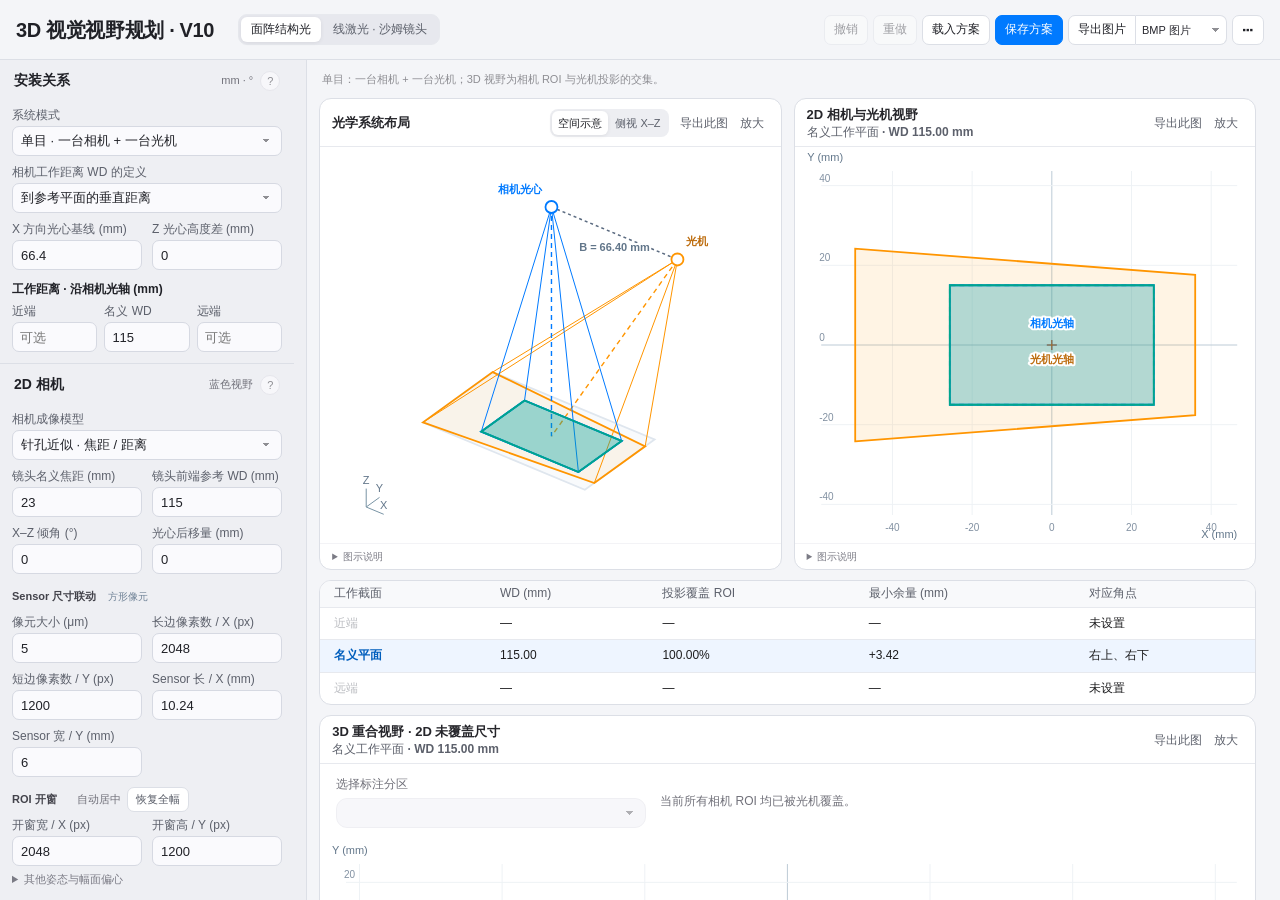
==== commit 2514bbb3: "Show active optical offsets and compare depth-of-field models" ====
--- a/V10/代码包/网页源码/index.html
+++ b/V10/代码包/网页源码/index.html
@@ -160,11 +160,11 @@
 <section class="panel dof-panel" aria-labelledby="cameraDofTitle"><div class="phead"><h2 id="cameraDofTitle">相机景深 · 三式对比</h2><span class="small">物方轴向 · mm</span></div><div class="body"><div id="cameraDofGroups"></div><p class="small dof-note">本区参数手动填写，仅供景深与衍射计算。物距沿光轴从物方主面量起。超焦距列保留原脚本的近似与远端判定，仅用于对照。有限共轭列按理想薄透镜估算。</p></div></section>
 <div class="legend"><span class="full">相机完整 Sensor</span><span id="cameraLegend">相机 ROI</span><span class="right-eye stereo-only" hidden>右相机 ROI / 虚线全幅</span><span class="proj">光机投影</span><span class="over">共同视野</span></div>
 <div class="plots">
-<section class="panel output-panel layout-panel"><div class="phead"><h2>光学系统布局</h2><div class="tabs"><button id="view3d" class="active">空间示意</button><button id="viewSide">侧视 X–Z</button><button class="plot-export" data-export-plot="layout" data-title="光学系统布局">导出此图</button></div></div><svg id="layout" class="plot" role="img" aria-label="光机与相机布局示意图"></svg><div class="caption" id="layoutCaption"></div></section>
+<section class="panel output-panel layout-panel"><div class="phead"><h2>光学系统布局</h2><div class="tabs" role="group" aria-label="光学布局视角"><button id="view3d" class="active" aria-pressed="true">空间示意</button><button id="viewSide" aria-pressed="false">侧视 X–Z</button></div><button class="plot-export" data-export-plot="layout" data-title="光学系统布局">导出此图</button></div><svg id="layout" class="plot" role="img" aria-label="光机与相机布局示意图"></svg><div class="caption" id="layoutCaption"></div></section>
 <section class="panel output-panel combined-panel"><div class="phead">
 <div class="overview-plot-title"><h2>2D 相机与光机视野</h2><span class="depth-current" id="activeDepthLabel" aria-live="polite">名义工作平面 · WD 115.00 mm</span></div>
 <button class="plot-export" data-export-plot="combinedFootprint" data-title="相机与光机叠加视野">导出此图</button></div><svg id="combinedFootprint" class="plot" role="img" aria-label="同一工作平面上的相机、光机及重合视野"></svg><div class="combined-summaries"><div><div class="camera-summary-row"><div class="camera-column camera-main-column"><h3 class="camera-summary-title" id="cameraOutputTitle">2D 相机视野</h3><div id="cameraOutput" class="output-summary camera-main-info"></div></div><div class="camera-column clearance-column" id="clearanceColumn" aria-hidden="true" style="visibility:hidden"><h3 class="clearance-title">投影余量 <small>mm</small></h3><div id="cameraClearance" class="clearance-slot"></div></div></div></div><div class="stereo-only" hidden><div class="camera-summary-row"><div class="camera-column camera-main-column"><h3 class="right-summary-title">右相机视野</h3><div id="cameraOutput2" class="output-summary camera-main-info"></div></div><div class="camera-column clearance-column" id="clearanceColumn2" aria-hidden="true" style="visibility:hidden"><h3 class="clearance-title">投影余量 <small>mm</small></h3><div id="cameraClearance2" class="clearance-slot"></div></div></div></div><div><h3 class="projector-summary-title">光机视野</h3><div id="projectorOutput" class="output-summary"></div></div></div><div class="caption">蓝色为单目/左相机，紫色为右相机，虚线为对应完整 Sensor，橙色为光机投影，绿色为 3D 共同视野。各范围使用同一坐标和比例。T/C 为相机未被光机覆盖的区域；分区尺寸见下方。</div></section>
-<section class="panel output-panel overlap-panel"><div class="phead"><h2>3D 重合视野 · 2D 未覆盖尺寸</h2><button class="plot-export" data-export-plot="footprint" data-title="3D重合视野与缺边尺寸">导出此图</button></div><div class="region-controls"><label>选择标注分区<select id="regionChoice" aria-label="选择标注边长的2D未覆盖分区"></select></label><span id="regionChoiceInfo" class="small"></span></div><svg id="footprint" class="plot" role="img" aria-label="重合视野与相机实际未覆盖分区"></svg><div id="overlapOutput" class="output-summary"></div><div class="caption">蓝色虚线为相机 ROI；T/C 标记实际未被光机覆盖的分区，绿色为 3D 重合视野。仅为相机未被光机覆盖的部分标注详细尺寸；双目模式按左右相机分别编号。选择分区后，A、B、C…对应下方各边实长。</div></section></div>
+<section class="panel output-panel overlap-panel"><div class="phead"><div class="overview-plot-title"><h2>3D 重合视野 · 2D 未覆盖尺寸</h2><span class="depth-current" id="overlapDepthLabel"></span></div><button class="plot-export" data-export-plot="footprint" data-title="3D重合视野与缺边尺寸">导出此图</button></div><div class="region-controls"><label>选择标注分区<select id="regionChoice" aria-label="选择标注边长的2D未覆盖分区"></select></label><span id="regionChoiceInfo" class="small"></span></div><svg id="footprint" class="plot" role="img" aria-label="重合视野与相机实际未覆盖分区"></svg><div id="overlapOutput" class="output-summary"></div><div class="caption">蓝色虚线为相机 ROI；T/C 标记实际未被光机覆盖的分区，绿色为 3D 重合视野。仅为相机未被光机覆盖的部分标注详细尺寸；双目模式按左右相机分别编号。选择分区后，A、B、C…对应下方各边实长。</div></section></div>
 <section id="depthComparison" class="panel depth-comparison" aria-label="工作截面对照">
 <table id="depthTabs" aria-label="工作截面对照，选择截面查看视野">
 <thead><tr><th scope="col">工作截面</th><th scope="col">WD (mm)</th><th scope="col" id="depthCoverageHeading">投影覆盖 ROI</th><th scope="col">最小余量 (mm)</th><th scope="col">对应角点</th></tr></thead>
@@ -177,7 +177,7 @@
 
 <div id="printParams" class="panel" style="display:none"></div><section class="panel"><div class="phead"><h2>模型与使用说明</h2><span class="small">一阶几何估算</span></div><div class="body note"><p><b>针孔近似与薄透镜：</b>光心后移量沿光轴计量，正值表示位于镜头前端后方。针孔模式用该位置作投影中心；理想薄透镜模式将它近似为物方主面。实际复合镜头需标定。</p><p><b>已知参考倍率：</b>在给定工作距离用倍率确定画幅，不使用光心后移量。名义焦距只作记录；离开参考平面的视野仍采用等效中心投影近似。</p><p><b>TR：</b>TR=投射距离/正投影宽度，联动公式 f投影=TR×DMD有效宽。倾斜平面的实际梯形包络另行计算。</p><p><b>工作平面：</b>从相机镜头前端沿光轴输入到近端、中间和远端平面的距离。切换时保持参考成像状态，仅计算几何视野。</p><p><b>视场角：</b>X × Y 为镜头出射的幅面角，由幅面边缘与焦距的 atan 计算，包含幅面偏心，与工作距离和安装倾角无关。ROI 开窗与全幅不同时分别给出两组数值；相机取当前成像模型的有效焦距，光机取 TR 联动后的等效焦距。</p><p><b>物方像素间距：</b>正视矩形按各设备沿光轴距离、有效焦距与像素尺寸估算，忽略工作平面倾斜造成的局部倍率变化；考虑倾斜时把像素两条边缘投射到当前工作平面取实长，分别采样左侧、光轴列、右侧。单位 mm/像素，属于几何点间距，不是测量精度。</p><p><b>四角投影余量：</b>相机 ROI 四角到光机投影边界的最短距离，沿当前工作平面按有限边界线段测量；正值为投影内余量，贴边为 0，负值为超出。双目分别判断左右相机，不要求共同视野覆盖单侧 ROI。</p><p><b>共同视野占用像素：</b>把共同视野顶点按当前姿态反投影回各设备完整画幅，数 X / Y 方向实际跨越的像素数，不做尺寸除间距的估算；倾斜造成的两端倍率差异自然包含在内。无共同视野时不显示。</p></div></section>
 
-</div></main><div class="bottom">3D 视觉视野规划 v10.0 · 完全离线运行 · 长度 mm / 面积 mm² / 角度 °</div>
+</div></main><div class="bottom">3D 视觉视野规划 v10.5 · 完全离线运行 · 长度 mm / 面积 mm² / 角度 °</div>
 <script src="geometry.js"></script><script src="app.js"></script><script src="v10.js"></script><script src="laser-geometry.js"></script><script src="line-laser.js"></script><script src="ui-layout.js"></script></body></html>
 
 
--- a/V10/代码包/网页源码/workbench-theme.css
+++ b/V10/代码包/网页源码/workbench-theme.css
@@ -174,12 +174,28 @@
 }
 #structuredMain .parameter-grid .device-title { border: 0; padding-left: 0; }
 :is(#structuredMain, #lineMain) .parameter-grid .body { padding: 3px 14px 12px; }
-:is(#structuredMain, #lineMain) .parameter-grid label { color: var(--workbench-secondary); line-height: 15px; }
+:is(#structuredMain, #lineMain) .parameter-grid label { color: var(--workbench-secondary); font-size: 12px; line-height: 16px; }
 :is(#structuredMain, #lineMain) .parameter-grid :is(input, select) {
   height: var(--workbench-control-height);
+  color: var(--workbench-text);
+  font-size: 13px;
+  font-variant-numeric: tabular-nums;
   background-color: #fafafd;
   border-color: #d6d9e2;
   border-radius: var(--workbench-control-radius);
+}
+/* Retain native stepping and its hit area on mouse, keyboard and touch. */
+/* Active values share the disclosure heading while the fields are collapsed. */
+.parameter-grid .pose-summary:not(:empty) {
+  margin-inline-start: 6px;
+  color: var(--workbench-secondary);
+  font-variant-numeric: tabular-nums;
+  overflow-wrap: anywhere;
+}
+.parameter-grid details[open] > summary .pose-summary { display: none; }
+.parameter-grid input[type="number"]::-webkit-inner-spin-button { opacity: 1; }
+@media (hover: hover) and (pointer: fine) and (forced-colors: none) {
+  .parameter-grid label:not(:hover):not(:focus-within) input[type="number"]::-webkit-inner-spin-button { opacity: 0; }
 }
 :is(#structuredMain, #lineMain) .parameter-grid input[readonly] { background: #e8eaf0; color: var(--workbench-secondary); }
 :is(#structuredMain, #lineMain) .parameter-grid :is(input, select):focus {
@@ -227,12 +243,12 @@
   .fov-toolbar .header-toolbar-slot, .fov-toolbar #toast, .fov-toolbar .product-selector { display: none !important; }
 }
 
-/* Camera depth-of-field comparisons share one three-column grid. */
+/* Each camera compares its three depth-of-field models in one table. */
 .dof-panel .phead { padding: 10px 14px; }
 .dof-panel .body { padding: 10px 14px 12px; }
 .dof-group + .dof-group { margin-top: 14px; padding-top: 12px; border-top: 1px solid var(--workbench-quiet-divider); }
 .dof-group-head { display: flex; flex-wrap: wrap; align-items: baseline; gap: 3px 12px; margin-bottom: 7px; }
-.dof-group-head h3, .dof-result h4 { margin: 0; color: var(--workbench-text); font-size: 13px; }
+.dof-group-head h3 { margin: 0; color: var(--workbench-text); font-size: 13px; }
 .dof-controls { display: flex; flex-wrap: wrap; gap: 7px 10px; }
 .dof-input { flex: 1 1 95px; min-width: 70px; max-width: 160px; }
 .dof-input-pair { display: grid; flex: 1 1 166px; min-width: 156px; max-width: 225px; grid-template-columns: minmax(0, 1fr) 94px; align-content: end; column-gap: 5px; }
@@ -243,28 +259,22 @@
 .dof-controls input[readonly] { background: #eeeff3; }
 .dof-datum, .dof-error, .dof-note { margin: 7px 0; font-size: 11px; }
 .dof-error { color: #a13e26; }
-.dof-results { display: grid; grid-template-columns: repeat(3, minmax(0, 1fr)); gap: 8px; }
-.dof-result { min-width: 0; padding: 10px; border: 1px solid var(--workbench-quiet-divider); border-radius: var(--workbench-panel-radius); background: #fafafd; overflow-wrap: anywhere; }
-.dof-method, .dof-hyperfocal { font-size: 11px; }
-.dof-total { display: flex; flex-wrap: wrap; align-items: baseline; justify-content: space-between; gap: 1px 8px; margin-top: 7px; color: var(--workbench-secondary); font-size: 11px; }
-.dof-total strong { color: var(--workbench-text); font-size: 19px; line-height: 1.25; }
-.dof-result dl { display: grid; gap: 3px; margin: 6px 0 0; font-size: 11px; }
-.dof-result dl > div { display: flex; flex-wrap: wrap; justify-content: space-between; gap: 1px 6px; }
-.dof-result dt { color: var(--workbench-secondary); }
-.dof-result dd { margin: 0; color: var(--workbench-text); }
-.dof-hyperfocal { margin-top: 5px; }
+.dof-results { max-width: 100%; overflow-x: auto; }
+.dof-results table { width: 100%; border-collapse: collapse; color: var(--workbench-text); font-size: 12px; font-variant-numeric: tabular-nums; }
+.dof-results th, .dof-results td { padding: 5px 10px; border-bottom: 1px solid var(--workbench-quiet-divider); text-align: end; }
+.dof-results th:first-child { text-align: start; }
+.dof-results thead th { width: 25%; background: #f7f8fa; color: var(--workbench-text); font-weight: 600; white-space: normal; }
+.dof-results thead small { display: block; color: var(--workbench-secondary); font-size: 11px; font-weight: 400; }
+.dof-results tbody th { background: transparent; color: var(--workbench-secondary); font-weight: 400; white-space: normal; }
+.dof-results td { white-space: nowrap; }
+.dof-results .dof-total > * { border-block: 1px solid var(--workbench-divider); background: #f7f8fa; color: var(--workbench-text); font-weight: 650; }
 .dof-note { margin-bottom: 0; }
 
 @media (max-width: 540px) {
   .dof-panel .phead, .dof-panel .body { padding-inline: 10px; }
   .dof-input { flex-basis: 125px; max-width: none; }
   .dof-input-pair { max-width: none; }
-  .dof-results { gap: 5px; }
-  .dof-result { padding: 7px 6px; }
-  .dof-result h4 { font-size: 12px; }
-  .dof-total { display: block; }
-  .dof-total strong { display: block; font-size: 16px; }
-  .dof-result dl > div { display: block; }
+  .dof-results th, .dof-results td { padding: 5px 4px; }
 }
 
 .dof-diffraction { margin-top: 8px; padding: 8px 10px; border: 1px solid var(--workbench-quiet-divider); border-radius: var(--workbench-panel-radius); }
@@ -293,14 +303,79 @@
 #structuredMain .parameter-grid .depth-distance-grid input { padding-inline: 7px; }
 .depth-distance-grid input[aria-invalid="true"] { border-color: #b14e3a; }
 .depth-input-error { margin: 6px 0 0; color: #a13e26; font-size: 11px; line-height: 1.5; }
+/* Chart headers travel with their panels when opened in a dialog. */
+:is(.output-panel, .laser-panel) > .phead {
+  display: flex;
+  align-items: center;
+  justify-content: space-between;
+  flex-wrap: wrap;
+  flex: none;
+  gap: 2px 6px;
+  min-height: 48px;
+  padding: 5px 12px;
+}
+:is(.output-panel, .laser-panel) > .phead h2 { font-size: 13px; line-height: 18px; }
 .overview-plot-title { min-width: 0; }
-.overview-plot-title h2 { line-height: 15px; }
+.expanded-plot > .phead .overview-plot-title h2 { display: none; }
+:is(.overview-plot-tools, .line-plot-actions) {
+  display: flex;
+  align-items: center;
+  justify-content: flex-end;
+  flex-wrap: nowrap;
+  gap: 2px;
+  margin-inline-start: auto;
+}
+:is(.overview-plot-tools, .line-plot-actions) > button {
+  flex: none;
+  padding: 3px 5px;
+  border: 0;
+  border-radius: 6px;
+  background: transparent;
+  color: var(--workbench-secondary);
+  font-size: 12px;
+  line-height: 20px;
+  font-weight: 500;
+  white-space: nowrap;
+}
+:is(.overview-plot-tools, .line-plot-actions) > button:hover {
+  background: #eef0f4;
+  color: var(--workbench-text);
+}
+:is(.overview-plot-tools, .line-plot-actions) button:focus-visible {
+  outline: 2px solid var(--workbench-accent);
+  outline-offset: 1px;
+}
+.overview-plot-tools .tabs {
+  flex: none;
+  align-items: center;
+  gap: 1px;
+  margin-inline-end: 4px;
+  padding: 2px;
+  background: #edeef2;
+  border-radius: 8px;
+}
+.overview-plot-tools .tabs button {
+  border-radius: 6px;
+  padding: 3px 6px;
+  line-height: 18px;
+  white-space: nowrap;
+  color: var(--workbench-secondary);
+}
+.overview-plot-tools .tabs button.active { color: var(--workbench-text); }
+@media (forced-colors: active) {
+  .overview-plot-tools .tabs [aria-pressed="true"] { outline: 1px solid Highlight; outline-offset: -1px; }
+}
+@media print {
+  .overview-plot-tools, .line-plot-actions { display: none !important; }
+}
 .depth-current {
   display: block;
   color: var(--workbench-secondary);
-  font-size: 10px;
-  line-height: 13px;
-  white-space: nowrap;
+  font-size: 12px;
+  font-weight: 550;
+  font-variant-numeric: tabular-nums;
+  line-height: 16px;
+  overflow-wrap: anywhere;
 }
 .depth-comparison { min-width: 0; overflow: hidden; container-type: inline-size; }
 .depth-comparison table { width: 100%; border-collapse: collapse; font-size: 12px; line-height: 1.3; font-variant-numeric: tabular-nums; }
@@ -329,9 +404,15 @@
 @media print { .depth-comparison { break-inside: avoid; } .depth-comparison button[data-depth] { display: inline !important; } }
 
 @media (max-width: 1100px) {
-  #structuredMain .plots > .panel.combined-panel > .phead {
-    flex-wrap: nowrap;
-    padding-block: 7px;
+  :is(.plots, .laser-plots) > .panel > .phead {
+    min-height: 73px;
+    flex-flow: column nowrap;
+    align-items: stretch;
+    justify-content: center;
+    padding-block: 4px;
   }
-  .combined-panel .overview-plot-tools > button { white-space: nowrap; }
-}
+  :is(.plots, .laser-plots) > .panel > .phead h2 { flex: none; }
+}
+@media (min-width: 761px) and (max-width: 900px) {
+  .overview-plot-tools .tabs button, .overview-plot-tools > button { padding-inline: 3px; }
+}
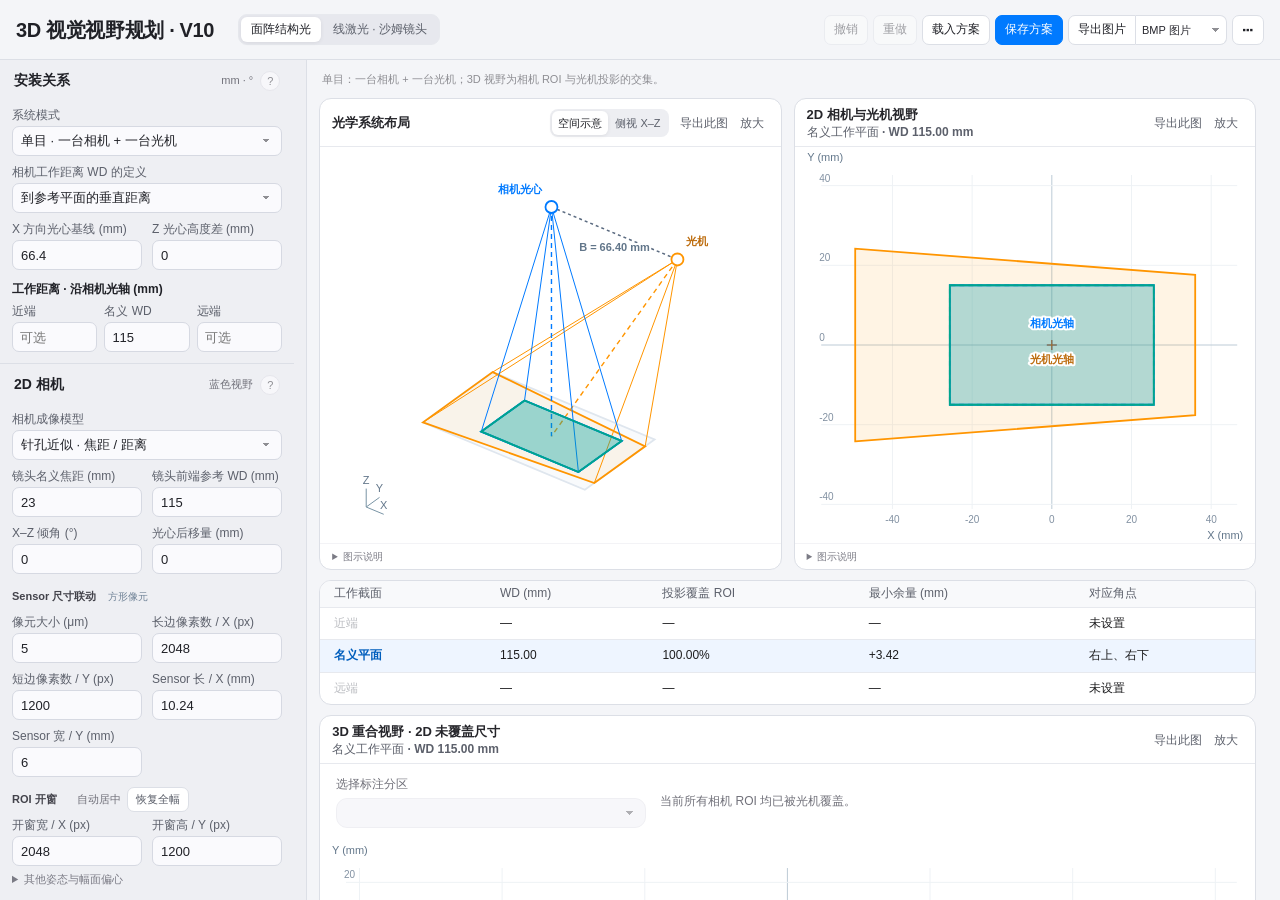
==== commit e8489b4e: "Preserve ROI and working-plane edits and clarify plot labels for v10.6.3" ====
--- a/V10/代码包/网页源码/index.html
+++ b/V10/代码包/网页源码/index.html
@@ -177,7 +177,7 @@
 
 <div id="printParams" class="panel" style="display:none"></div><section class="panel"><div class="phead"><h2>模型与使用说明</h2><span class="small">一阶几何估算</span></div><div class="body note"><p><b>针孔近似与薄透镜：</b>光心后移量沿光轴计量，正值表示位于镜头前端后方。针孔模式用该位置作投影中心；理想薄透镜模式将它近似为物方主面。实际复合镜头需标定。</p><p><b>已知参考倍率：</b>在给定工作距离用倍率确定画幅，不使用光心后移量。名义焦距只作记录；离开参考平面的视野仍采用等效中心投影近似。</p><p><b>TR：</b>TR=投射距离/正投影宽度，联动公式 f投影=TR×DMD有效宽。倾斜平面的实际梯形包络另行计算。</p><p><b>工作平面：</b>从相机镜头前端沿光轴输入到近端、中间和远端平面的距离。切换时保持参考成像状态，仅计算几何视野。</p><p><b>视场角：</b>X × Y 为镜头出射的幅面角，由幅面边缘与焦距的 atan 计算，包含幅面偏心，与工作距离和安装倾角无关。ROI 开窗与全幅不同时分别给出两组数值；相机取当前成像模型的有效焦距，光机取 TR 联动后的等效焦距。</p><p><b>物方像素间距：</b>正视矩形按各设备沿光轴距离、有效焦距与像素尺寸估算，忽略工作平面倾斜造成的局部倍率变化；考虑倾斜时把像素两条边缘投射到当前工作平面取实长，分别采样左侧、光轴列、右侧。单位 mm/像素，属于几何点间距，不是测量精度。</p><p><b>四角投影余量：</b>相机 ROI 四角到光机投影边界的最短距离，沿当前工作平面按有限边界线段测量；正值为投影内余量，贴边为 0，负值为超出。双目分别判断左右相机，不要求共同视野覆盖单侧 ROI。</p><p><b>共同视野占用像素：</b>把共同视野顶点按当前姿态反投影回各设备完整画幅，数 X / Y 方向实际跨越的像素数，不做尺寸除间距的估算；倾斜造成的两端倍率差异自然包含在内。无共同视野时不显示。</p></div></section>
 
-</div></main><div class="bottom">3D 视觉视野规划 v10.5 · 完全离线运行 · 长度 mm / 面积 mm² / 角度 °</div>
+</div></main><div class="bottom">3D 视觉视野规划 v10.6.3 · 完全离线运行 · 长度 mm / 面积 mm² / 角度 °</div>
 <script src="geometry.js"></script><script src="app.js"></script><script src="v10.js"></script><script src="laser-geometry.js"></script><script src="line-laser.js"></script><script src="ui-layout.js"></script></body></html>
 
 
--- a/V10/代码包/网页源码/workbench-theme.css
+++ b/V10/代码包/网页源码/workbench-theme.css
@@ -228,8 +228,6 @@
   #structuredMain, #lineMain { padding: 10px; }
   .fov-toolbar .actions { justify-content: flex-start; }
   .fov-toolbar #toast { inset-block-start: calc(100% + 8px); max-width: 46vw; inset-inline-end: 13px; }
-  body:has(.fov-toolbar #toast:not(:empty)) #structuredMain .content > #modelInfo,
-  body:has(.fov-toolbar #toast:not(:empty)) #lineMain .content > #lineStatus:not(.bad) { padding-inline-end: 48vw; }
   :is(#structuredMain, #lineMain) > .parameter-grid { border: 1px solid var(--workbench-divider); border-radius: var(--workbench-panel-radius); }
 }
 @media (max-width: 500px) {
@@ -416,3 +414,31 @@
 @media (min-width: 761px) and (max-width: 900px) {
   .overview-plot-tools .tabs button, .overview-plot-tools > button { padding-inline: 3px; }
 }
+
+.workspace-jumps { display: none; }
+@media screen and (max-width: 760px) {
+  .workspace-jumps {
+    position: sticky;
+    top: 0;
+    z-index: 1;
+    order: -1;
+    display: flex;
+    align-items: center;
+    gap: 4px;
+    margin-block: -6px -3px;
+    padding: 3px 0;
+    background: var(--workbench-bg);
+  }
+  .workspace-jumps a {
+    padding: 5px 12px;
+    border: 1px solid var(--workbench-divider);
+    border-radius: var(--workbench-control-radius);
+    background: var(--workbench-surface);
+    color: var(--workbench-accent);
+    font-size: 13px;
+    line-height: 18px;
+    text-decoration: none;
+  }
+  .workspace-jumps a:focus-visible { outline: 2px solid var(--workbench-accent); }
+  :is(#structuredMain,#lineMain) > .parameter-grid { scroll-margin-top: 40px; }
+}
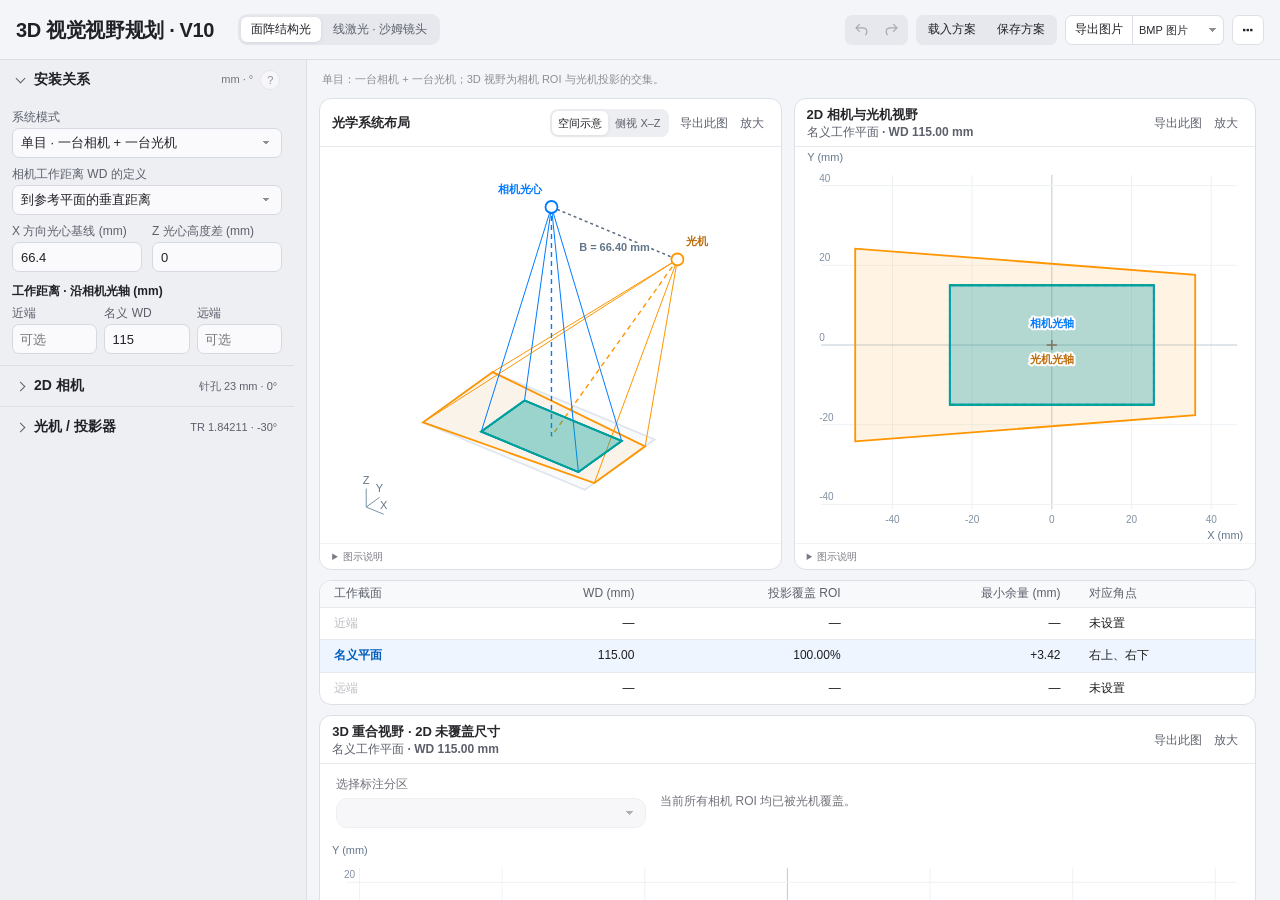
==== commit 7ae6ded6: "Streamline the parameter inspector and split stereo ROI coverage in v10.6.5" ====
--- a/V10/代码包/网页源码/index.html
+++ b/V10/代码包/网页源码/index.html
@@ -167,17 +167,17 @@
 <section class="panel output-panel overlap-panel"><div class="phead"><div class="overview-plot-title"><h2>3D 重合视野 · 2D 未覆盖尺寸</h2><span class="depth-current" id="overlapDepthLabel"></span></div><button class="plot-export" data-export-plot="footprint" data-title="3D重合视野与缺边尺寸">导出此图</button></div><div class="region-controls"><label>选择标注分区<select id="regionChoice" aria-label="选择标注边长的2D未覆盖分区"></select></label><span id="regionChoiceInfo" class="small"></span></div><svg id="footprint" class="plot" role="img" aria-label="重合视野与相机实际未覆盖分区"></svg><div id="overlapOutput" class="output-summary"></div><div class="caption">蓝色虚线为相机 ROI；T/C 标记实际未被光机覆盖的分区，绿色为 3D 重合视野。仅为相机未被光机覆盖的部分标注详细尺寸；双目模式按左右相机分别编号。选择分区后，A、B、C…对应下方各边实长。</div></section></div>
 <section id="depthComparison" class="panel depth-comparison" aria-label="工作截面对照">
 <table id="depthTabs" aria-label="工作截面对照，选择截面查看视野">
-<thead><tr><th scope="col">工作截面</th><th scope="col">WD (mm)</th><th scope="col" id="depthCoverageHeading">投影覆盖 ROI</th><th scope="col">最小余量 (mm)</th><th scope="col">对应角点</th></tr></thead>
+<thead><tr><th scope="col">工作截面</th><th scope="col" data-wd>WD <span class="depth-unit">(mm)</span></th><th scope="col" data-coverage id="depthCoverageHeading" title="光机投影覆盖该相机 ROI 的面积占比">投影覆盖 ROI</th><th scope="col" data-coverage class="stereo-only" hidden title="光机投影覆盖右相机 ROI 的面积占比">右 ROI 覆盖率</th><th scope="col" data-margin>最小余量 <span class="depth-unit">(mm)</span></th><th scope="col">对应角点</th></tr></thead>
 <tbody>
-<tr><th scope="row"><button type="button" data-depth="near" aria-controls="combinedFootprint footprint layout" aria-pressed="false" disabled>近端</button></th><td data-wd></td><td data-coverage></td><td data-margin></td><td data-corners></td></tr>
-<tr><th scope="row"><button type="button" data-depth="middle" aria-controls="combinedFootprint footprint layout" aria-pressed="false" disabled>名义平面</button></th><td data-wd></td><td data-coverage></td><td data-margin></td><td data-corners></td></tr>
-<tr><th scope="row"><button type="button" data-depth="far" aria-controls="combinedFootprint footprint layout" aria-pressed="false" disabled>远端</button></th><td data-wd></td><td data-coverage></td><td data-margin></td><td data-corners></td></tr>
+<tr><th scope="row"><button type="button" data-depth="near" aria-controls="combinedFootprint footprint layout" aria-pressed="false" disabled>近端</button></th><td data-wd></td><td data-coverage="left"></td><td data-coverage="right" class="stereo-only" hidden></td><td data-margin></td><td data-corners></td></tr>
+<tr><th scope="row"><button type="button" data-depth="middle" aria-controls="combinedFootprint footprint layout" aria-pressed="false" disabled>名义平面</button></th><td data-wd></td><td data-coverage="left"></td><td data-coverage="right" class="stereo-only" hidden></td><td data-margin></td><td data-corners></td></tr>
+<tr><th scope="row"><button type="button" data-depth="far" aria-controls="combinedFootprint footprint layout" aria-pressed="false" disabled>远端</button></th><td data-wd></td><td data-coverage="left"></td><td data-coverage="right" class="stereo-only" hidden></td><td data-margin></td><td data-corners></td></tr>
 </tbody></table></section>
 <div id="status" class="status"></div>
 
 <div id="printParams" class="panel" style="display:none"></div><section class="panel"><div class="phead"><h2>模型与使用说明</h2><span class="small">一阶几何估算</span></div><div class="body note"><p><b>针孔近似与薄透镜：</b>光心后移量沿光轴计量，正值表示位于镜头前端后方。针孔模式用该位置作投影中心；理想薄透镜模式将它近似为物方主面。实际复合镜头需标定。</p><p><b>已知参考倍率：</b>在给定工作距离用倍率确定画幅，不使用光心后移量。名义焦距只作记录；离开参考平面的视野仍采用等效中心投影近似。</p><p><b>TR：</b>TR=投射距离/正投影宽度，联动公式 f投影=TR×DMD有效宽。倾斜平面的实际梯形包络另行计算。</p><p><b>工作平面：</b>从相机镜头前端沿光轴输入到近端、中间和远端平面的距离。切换时保持参考成像状态，仅计算几何视野。</p><p><b>视场角：</b>X × Y 为镜头出射的幅面角，由幅面边缘与焦距的 atan 计算，包含幅面偏心，与工作距离和安装倾角无关。ROI 开窗与全幅不同时分别给出两组数值；相机取当前成像模型的有效焦距，光机取 TR 联动后的等效焦距。</p><p><b>物方像素间距：</b>正视矩形按各设备沿光轴距离、有效焦距与像素尺寸估算，忽略工作平面倾斜造成的局部倍率变化；考虑倾斜时把像素两条边缘投射到当前工作平面取实长，分别采样左侧、光轴列、右侧。单位 mm/像素，属于几何点间距，不是测量精度。</p><p><b>四角投影余量：</b>相机 ROI 四角到光机投影边界的最短距离，沿当前工作平面按有限边界线段测量；正值为投影内余量，贴边为 0，负值为超出。双目分别判断左右相机，不要求共同视野覆盖单侧 ROI。</p><p><b>共同视野占用像素：</b>把共同视野顶点按当前姿态反投影回各设备完整画幅，数 X / Y 方向实际跨越的像素数，不做尺寸除间距的估算；倾斜造成的两端倍率差异自然包含在内。无共同视野时不显示。</p></div></section>
 
-</div></main><div class="bottom">3D 视觉视野规划 v10.6.3 · 完全离线运行 · 长度 mm / 面积 mm² / 角度 °</div>
+</div></main><div class="bottom">3D 视觉视野规划 v10.6.5 · 完全离线运行 · 长度 mm / 面积 mm² / 角度 °</div>
 <script src="geometry.js"></script><script src="app.js"></script><script src="v10.js"></script><script src="laser-geometry.js"></script><script src="line-laser.js"></script><script src="ui-layout.js"></script></body></html>
 
 
--- a/V10/代码包/网页源码/workbench-theme.css
+++ b/V10/代码包/网页源码/workbench-theme.css
@@ -60,7 +60,7 @@
   align-items: center;
   justify-content: flex-end;
 }
-.fov-toolbar .v10-history { gap: 5px; flex-wrap: nowrap; }
+.fov-toolbar .header-toolbar-slot > .actions { column-gap: 8px; }
 .line-mode header .structured-actions { display: none !important; }
 header.toolbar-measuring .header-toolbar-slot > .actions {
   display: flex !important;
@@ -86,12 +86,33 @@
   background: #ebedf2;
   box-shadow: none;
 }
-.fov-toolbar .actions :is(#save, #lineSave) {
-  color: white;
-  background: var(--workbench-accent);
-  border-color: var(--workbench-accent);
-}
-.fov-toolbar .actions :is(#save, #lineSave):hover { background: #0069df; }
+.fov-toolbar .toolbar-pair {
+  display: inline-flex;
+  align-items: center;
+  gap: 1px;
+  padding: 2px;
+  border-radius: var(--workbench-control-radius);
+  background: #e7e8ed;
+}
+.fov-toolbar .toolbar-pair :is(button,.filelabel) {
+  height: calc(var(--workbench-control-height) - 4px);
+  padding: 0 10px;
+  border: 0;
+  border-radius: calc(var(--workbench-control-radius) - 2px);
+  color: var(--workbench-text);
+  background: transparent;
+  box-shadow: none;
+}
+.fov-toolbar .toolbar-pair :is(#save,#lineSave) { color: var(--workbench-text); background: transparent; }
+.fov-toolbar .toolbar-pair :is(button,.filelabel,#save,#lineSave):not(:disabled):hover { background: var(--workbench-surface); }
+.fov-toolbar .toolbar-pair button:disabled { color: var(--workbench-secondary); opacity: .45; }
+.fov-toolbar .toolbar-pair.toolbar-history button { width: 29px; padding: 0; }
+.fov-toolbar .toolbar-redo svg { transform: scaleX(-1); }
+.fov-toolbar .toolbar-pair :is(button,.filelabel):focus-visible { outline: 2px solid var(--workbench-accent); outline-offset: -1px; }
+@media (forced-colors: active) {
+  .fov-toolbar .toolbar-pair { outline: 1px solid ButtonText; }
+  .fov-toolbar .toolbar-pair button:disabled { color: GrayText; opacity: 1; }
+}
 .fov-toolbar .filelabel:focus-visible, .toolbar-more > summary:focus-visible { outline: 2px solid var(--workbench-accent); outline-offset: 1px; }
 .toolbar-export-group { display: inline-flex; align-items: center; }
 .fov-toolbar .toolbar-export-group > button { border-radius: var(--workbench-control-radius) 0 0 var(--workbench-control-radius); }
@@ -125,6 +146,7 @@
   border-radius: 9px;
   box-shadow: 0 4px 14px #2021271a;
 }
+.toolbar-more.align-start .toolbar-more-items { inset-inline: 0 auto; }
 .fov-toolbar .toolbar-more-items > button { justify-content: flex-start; border: 0; padding-inline: 8px; }
 .fov-toolbar #toast {
   position: absolute;
@@ -380,6 +402,9 @@
 .depth-comparison th, .depth-comparison td { white-space: normal; overflow-wrap: anywhere; padding: 5px 14px; border-bottom: 1px solid var(--workbench-quiet-divider); text-align: left; }
 .depth-comparison thead th { background: #f8f9fb; font-weight: 500; color: var(--workbench-secondary); }
 .depth-comparison tbody th { background: transparent; }
+.depth-comparison :is([data-wd], [data-coverage], [data-margin]) { text-align: right; font-variant-numeric: tabular-nums; }
+.depth-comparison td[data-coverage], .depth-comparison .depth-unit { white-space: nowrap; }
+.depth-comparison thead [data-coverage] { word-break: keep-all; overflow-wrap: normal; }
 .depth-comparison tbody tr:last-child > * { border-bottom: 0; }
 .depth-comparison tr[data-enabled="true"] { cursor: pointer; }
 .depth-comparison tr[data-enabled="true"]:hover { background: #f2f6fb; }
@@ -389,7 +414,7 @@
 .depth-comparison button[aria-pressed="true"] { color: #005ebd; font-weight: 650; }
 .depth-comparison button:focus-visible { outline: 2px solid var(--workbench-accent); }
 .depth-comparison .depth-overflow { color: #a44224; font-weight: 650; }
-.depth-comparison .depth-worst { font-size: 10px; margin-left: 5px; color: var(--workbench-secondary); }
+.depth-comparison .depth-worst { display: block; font-size: 10px; line-height: 1.15; color: var(--workbench-secondary); }
 .depth-comparison [data-corners] span { display: inline-block; }
 .depth-comparison [data-corners] span + span { margin-left: 8px; }
 @container (max-width: 600px) {
@@ -398,6 +423,19 @@
   .depth-comparison th:first-child { padding-left: 8px; }
   .depth-comparison [data-corners] span { display: block; }
   .depth-comparison [data-corners] span + span { margin-left: 0; }
+}
+@container (max-width: 420px) {
+  .depth-comparison table, .depth-comparison thead, .depth-comparison tbody { display: block; }
+  .depth-comparison tr { display: grid; grid-template-columns: repeat(4,minmax(0,1fr)); align-items: baseline; }
+  .stereo-mode .depth-comparison tr { grid-template-columns: repeat(5,minmax(0,1fr)); }
+  .depth-comparison thead { background: #f8f9fb; }
+  .depth-comparison tr { border-bottom: 1px solid var(--workbench-quiet-divider); }
+  .depth-comparison tbody tr:last-child { border: 0; }
+  .depth-comparison th, .depth-comparison td { border: 0; padding: 4px; }
+  .depth-comparison th:first-child { padding-left: 8px; }
+  .depth-comparison thead th:last-child { position: absolute; clip-path: inset(50%); width: 1px; height: 1px; overflow: hidden; padding: 0; }
+  .depth-comparison [data-corners] { grid-column: 1 / -1; display: flex; flex-wrap: wrap; gap: 2px 8px; align-items: baseline; padding: 0 8px 6px; }
+  .depth-comparison [data-corners]::before { content: '对应角点'; color: var(--workbench-secondary); }
 }
 @media print { .depth-comparison { break-inside: avoid; } .depth-comparison button[data-depth] { display: inline !important; } }
 
@@ -442,3 +480,60 @@
   .workspace-jumps a:focus-visible { outline: 2px solid var(--workbench-accent); }
   :is(#structuredMain,#lineMain) > .parameter-grid { scroll-margin-top: 40px; }
 }
+
+/* Editable optics and the distances calculated from installation geometry. */
+#projectorFields .projector-field-list { display: grid; gap: 3px; }
+#projectorFields .projector-field-list > label {
+  display: grid; grid-template-columns: minmax(0, 1fr) minmax(64px, 92px) 22px;
+  align-items: center; gap: 6px; min-height: 30px; margin: 0;
+}
+#projectorFields .projector-field-list input {
+  width: 100%; min-width: 0; height: 27px; margin: 0; text-align: end;
+}
+#projectorFields .projector-field-list small, .distance-reading small {
+  color: var(--workbench-secondary); font-size: 11px; font-weight: 400;
+}
+.parameter-grid .mount-readings { display: grid; gap: 5px; margin: 10px 0 6px; border-top: 1px solid var(--workbench-divider); padding-top: 9px; }
+.parameter-grid .mount-readings h3 { color: var(--workbench-secondary); font-size: 12px; font-weight: 600; margin: 0 0 2px; }
+.parameter-grid .distance-reading {
+  display: flex; justify-content: space-between; align-items: baseline; gap: 6px;
+  color: var(--workbench-secondary); font-size: 12px; line-height: 18px;
+}
+.parameter-grid .distance-reading output { color: var(--workbench-text); font-size: 14px; white-space: nowrap; font-variant-numeric: tabular-nums; user-select: text; cursor: text; }
+.parameter-grid .distance-reading b { font-weight: 600; }
+#cameraFields2 .distance-reading { flex-direction: column; gap: 1px; justify-content: flex-start; }
+/* Sidebar inspectors: preserve the compact toolbar actions inside the expanded group. */
+:is(#structuredMain,#lineMain) .inspector-group > .phead {
+  min-height: 40px;
+  padding-block: 4px;
+}
+:is(#structuredMain,#lineMain) .inspector-group > .phead > h2 {
+  flex: 1;
+  min-width: 0;
+}
+:is(#structuredMain,#lineMain) .parameter-grid .phead button.inspector-toggle {
+  display: flex; align-items: center; gap: 8px;
+  width: 100%; min-width: 0; min-height: 29px; padding: 2px 3px;
+  border: 0; border-radius: 4px; background: transparent;
+  color: var(--workbench-text); font: inherit; text-align: start; box-shadow: none;
+}
+.inspector-toggle::before {
+  content: ''; flex: none; width: 6px; height: 6px;
+  border: solid currentColor; border-width: 0 1.5px 1.5px 0;
+  transform: rotate(45deg); color: var(--workbench-secondary);
+  margin: -3px 2px 0 0;
+}
+.inspector-toggle[aria-expanded="false"]::before { transform: rotate(-45deg); margin-top: 0; }
+:is(#structuredMain,#lineMain) .parameter-grid .phead button.inspector-toggle:hover { background: #19223008; }
+:is(#structuredMain,#lineMain) .parameter-grid .phead button.inspector-toggle:focus-visible {
+  outline: 2px solid var(--workbench-accent); outline-offset: 1px;
+}
+.inspector-summary {
+  min-width: 0; margin-inline-start: auto; color: var(--workbench-secondary);
+  overflow: hidden; text-overflow: ellipsis; font-size: 11px; font-weight: 400;
+  font-variant-numeric: tabular-nums;
+}
+.inspector-closed > .phead > :not(h2), .inspector-closed > .caption { display: none !important; }
+@media (forced-colors: active) {
+  :is(#structuredMain,#lineMain) .parameter-grid .phead button.inspector-toggle:focus-visible { outline-color: Highlight; }
+}
